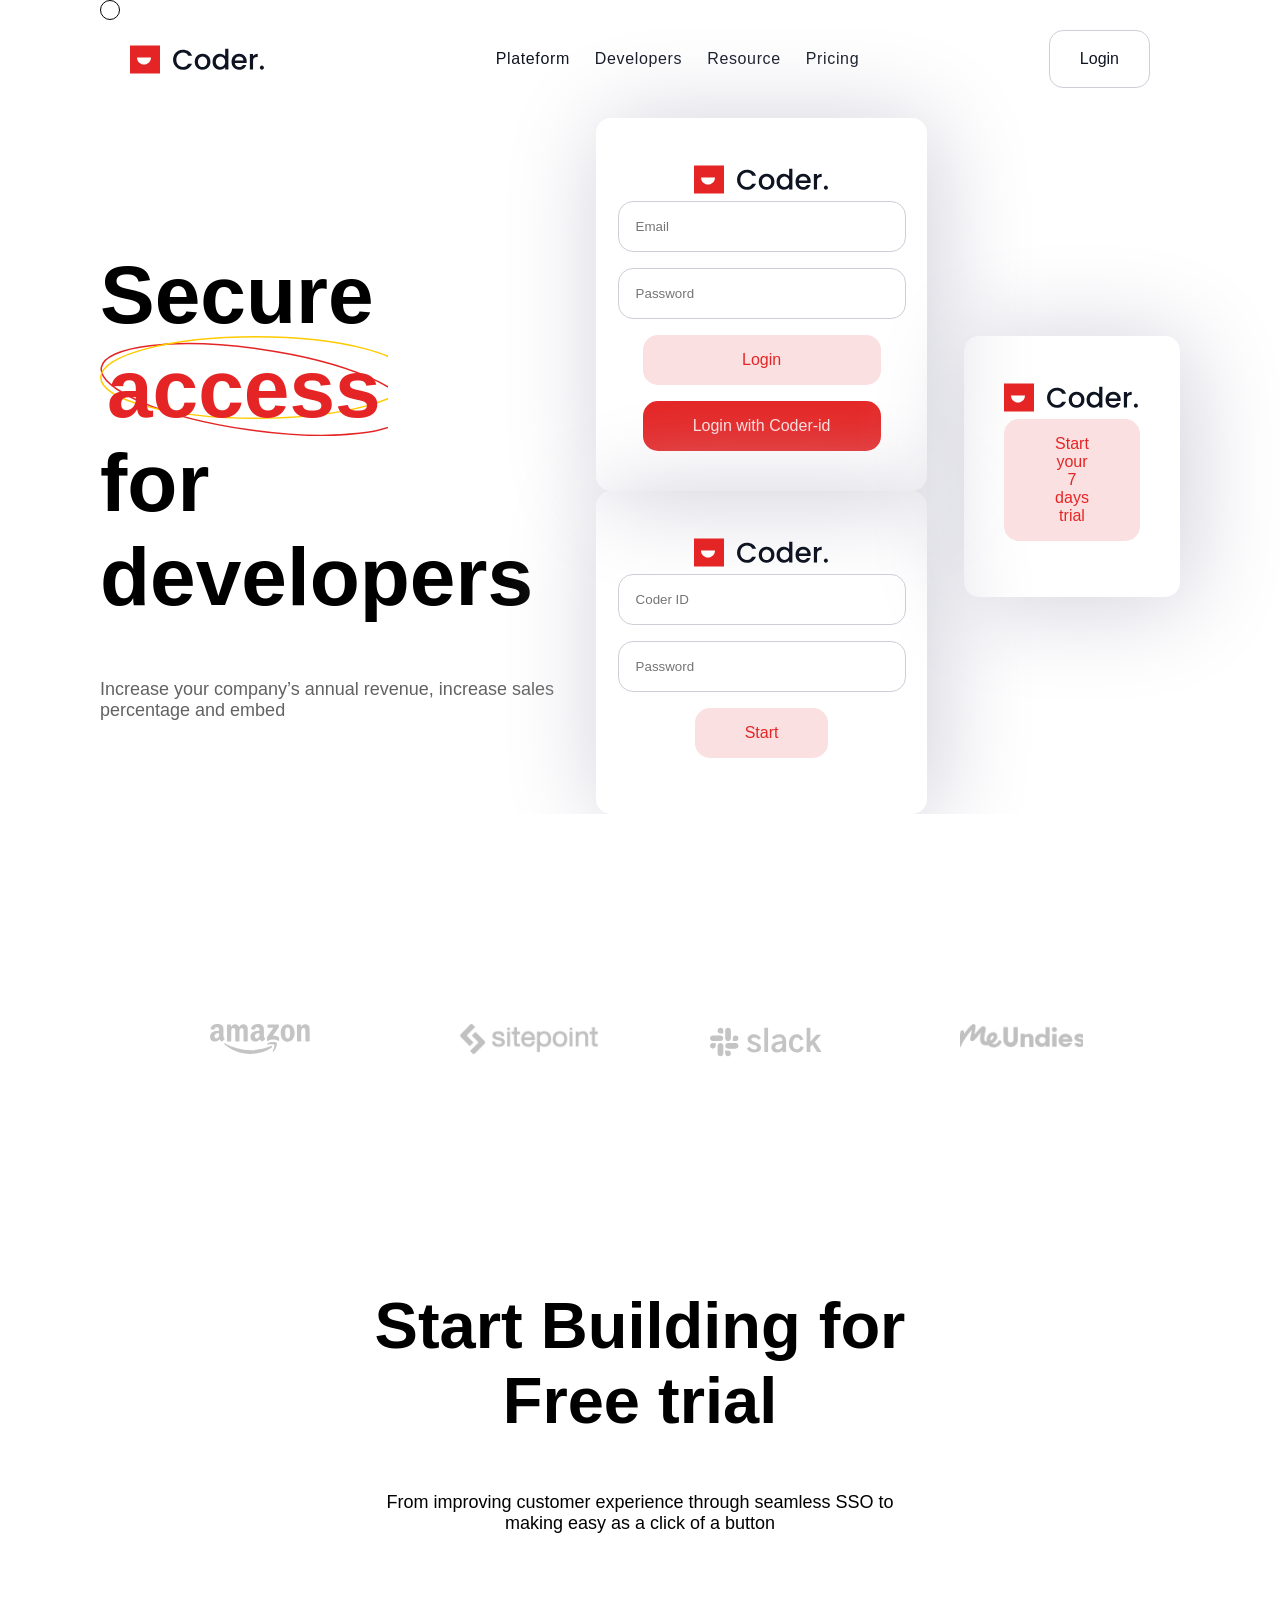
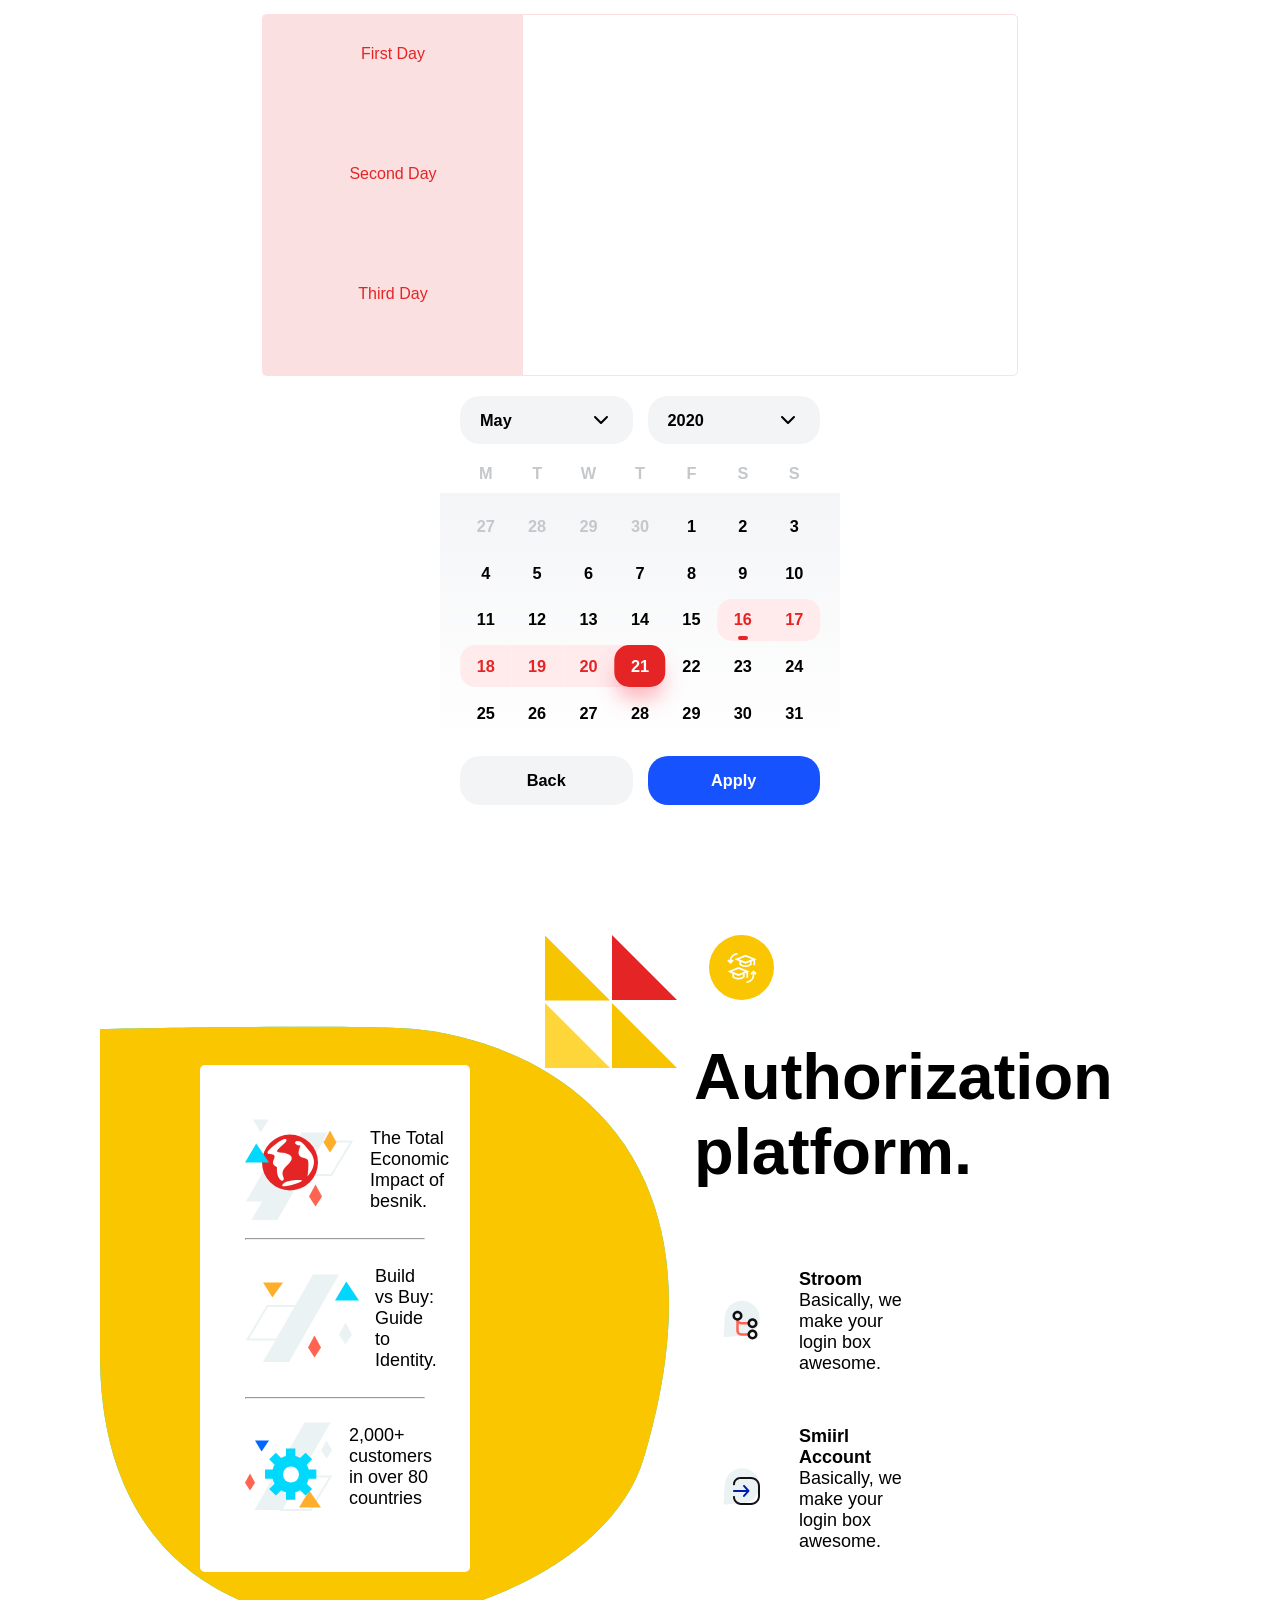
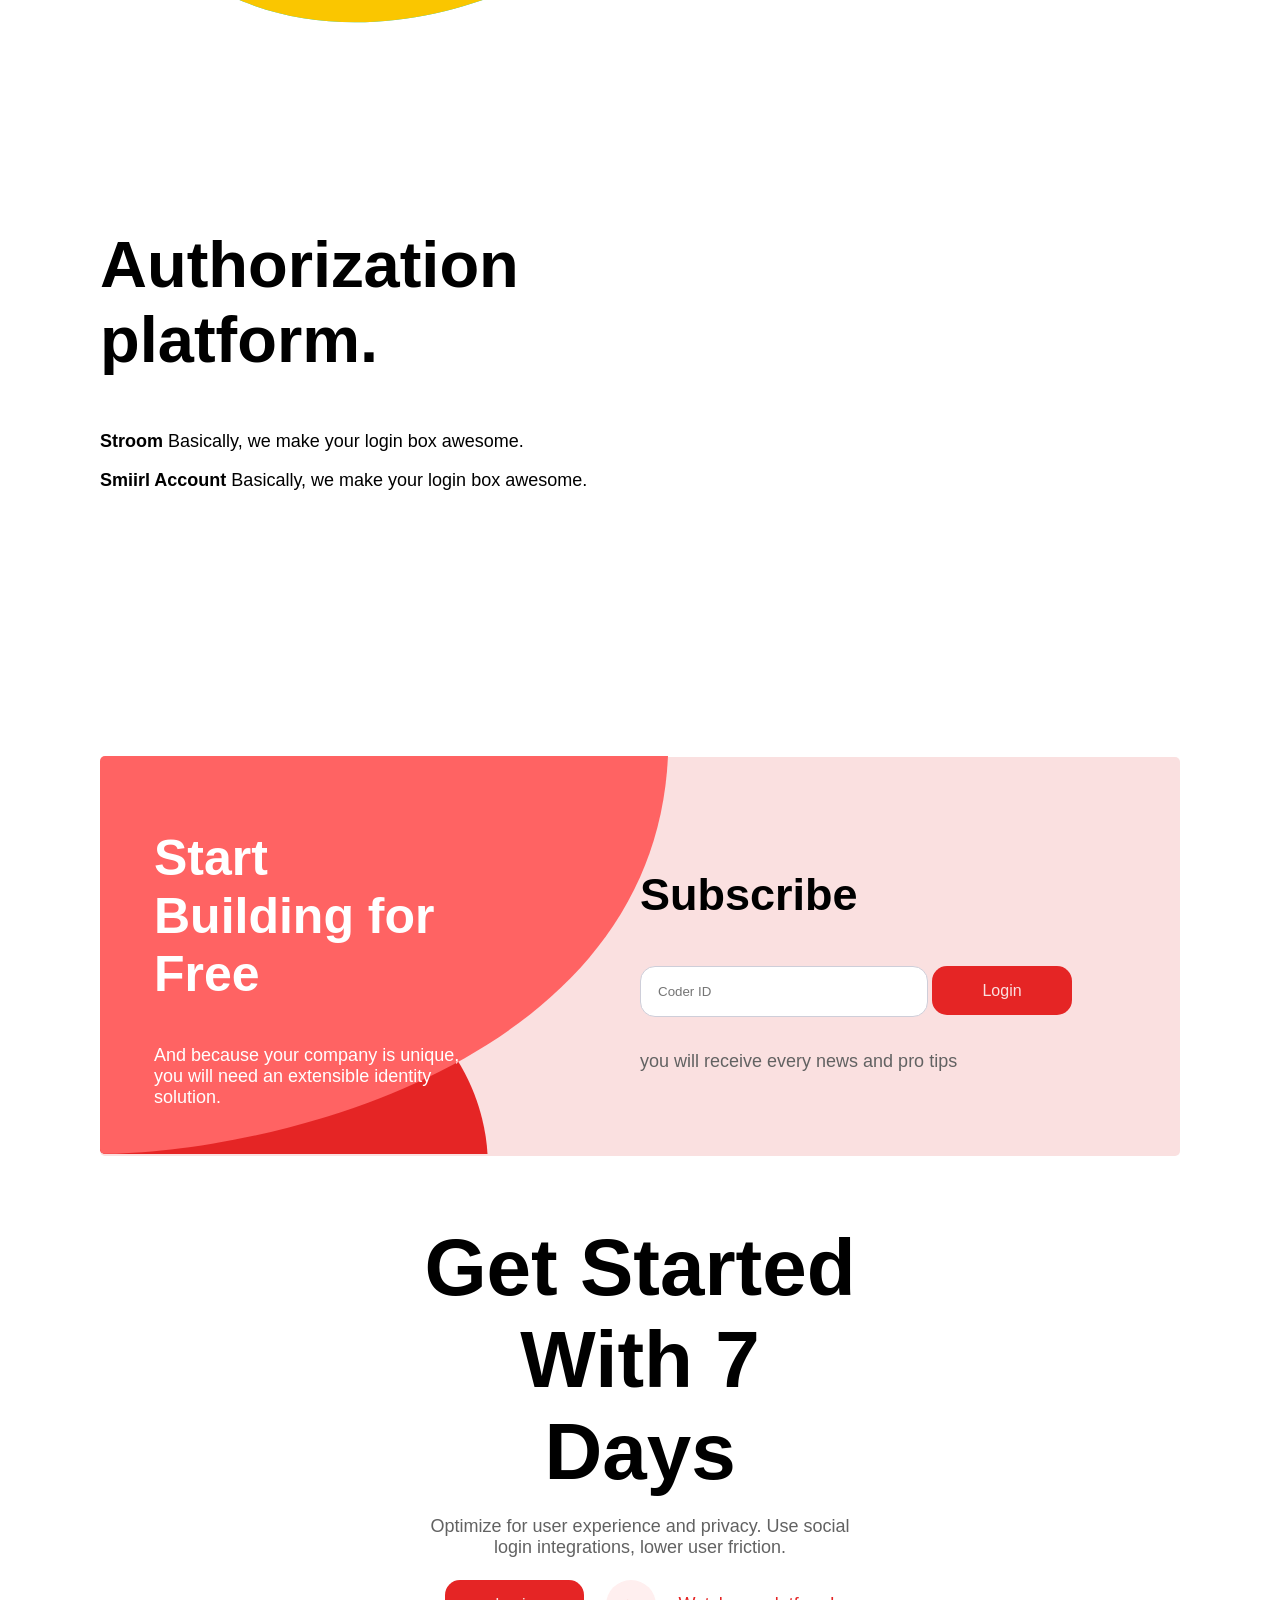
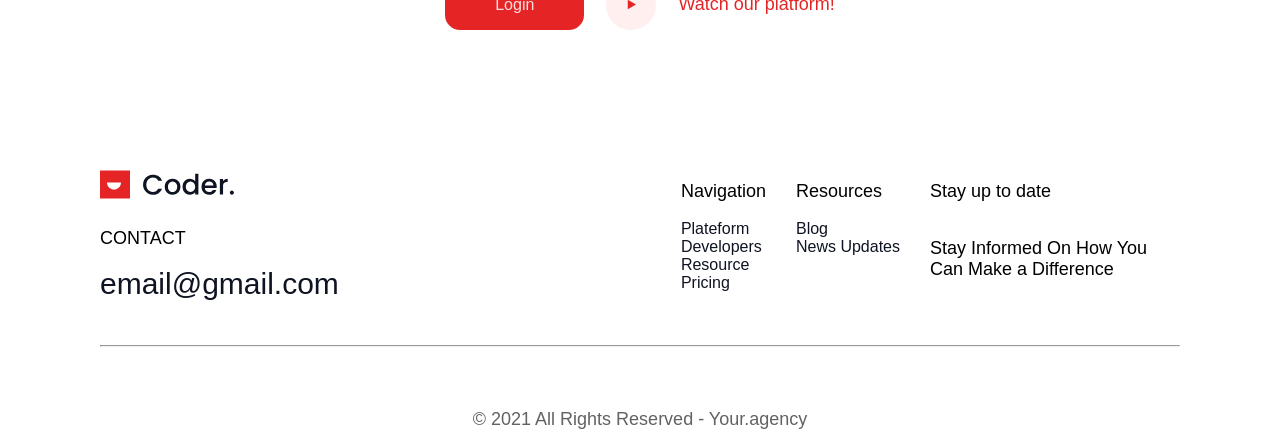
==== root/index.html @ 436e0bae "create root" ====
<!DOCTYPE html>
<html lang="en">
<head>
    <meta charset="UTF-8">
    <meta http-equiv="X-UA-Compatible" content="IE=edge">
    <meta name="viewport" content="width=device-width, initial-scale=1.0">
    <link rel="stylesheet" href="styles/framework.css">
    <link rel="stylesheet" href="styles/styles.css">
    <link rel="stylesheet" href="styles/variables.css">
    <title>Intégration</title>
    <script src="https://ajax.googleapis.com/ajax/libs/jquery/2.1.1/jquery.min.js"></script>
</head>
<body>
    <div id="circularcursor"></div>
    <nav>
        <input type="checkbox" id="nav" class="hidden"/>
        <label for="nav" class="nav-open"><i></i><i></i><i></i></label>
        <div class="nav-container flex flex--justify-between flex--align-center ">
            <img src="assets/Logo.svg" alt="">
          <ul>
            <li><a href="#">Plateform</a></li>
            <li><a href="#">Developers</a></li>
            <li><a href="#">Resource</a></li>
            <li><a href="#">Pricing</a></li>
          </ul>
          <a class="cta-nav" href="#">Login</a>
        </div>
      </nav>
    
      <header class="flex direction-row flex--align-center">
          <div>
              <h1 class="flex flex--align-center flex-wrap">
                  Secure 
                  <span class="ellipse-red">
                      <span class="ellipse-yellow" style="padding: 7px;">
                          access
                      </span>
                  </span>
                  for developers
              </h1>

              <p>
                Increase your company’s annual revenue, increase sales percentage and embed 
              </p>
          </div>

          <div class="flex direction-row flex--align-center cards">

            <div class="flex direction-columns">
                <div class="coder-connexion flex direction-columns flex--align-center">
                    <img src="assets/Logo.svg" alt="">
                    <div class="coder-input flex direction-columns">
                      <input type="text" class="form-control" name="Email" placeholder="Email" required=""/> 
                      <input type="password" class="form-control" name="Password" placeholder="Password" required=""/> 
                    </div>
                    <div class="coder-cta flex direction-columns text-align-center">
                        <a href="#">Login</a>
                        <a href="#">Login with Coder-id</a>
                    </div>
                </div>
    
                <div class="coder-connexion flex direction-columns flex--align-center">
                    <img src="assets/Logo.svg" alt="">
                    <div class="coder-input flex direction-columns">
                      <input type="text" class="form-control" name="Coder ID" placeholder="Coder ID" required=""/> 
                      <input type="password" class="form-control" name="Password" placeholder="Password" required=""/> 
                    </div>
                    <div class="coder-cta flex direction-columns text-align-center">
                        <a href="#">Start</a>
                    </div>
                </div>
            </div>

            <div class="coder-connexion flex direction-columns flex--align-center" style="height: 40%;">
                <img src="assets/Logo.svg" alt="">
                <div class="coder-cta flex direction-columns text-align-center">
                    <a href="#">Start your 7 days trial</a>
                </div>
            </div>
      

          </div>

      </header>
      
      <!-- Logos -->

      <section>

        <div class="logo-slider">
            <div class="logo-slide-track">
                <div class="slide">
                    <img src="/assets/Logo/amazon.svg" alt="" />
                </div>
                <div class="slide">
                    <img src="/assets/Logo/sitepoint.svg" alt="" />
                </div>
                <div class="slide">
                    <img src="/assets/Logo/slack.svg" alt="" />
                </div>
                <div class="slide">
                    <img src="/assets/Logo/undies.svg" alt="" />
                </div>
                <div class="slide">
                    <img src="/assets/Logo/woocomerce.svg" alt="" />
                </div><div class="slide">
                    <img src="/assets/Logo/amazon.svg" alt="" />
                </div>
                <div class="slide">
                    <img src="/assets/Logo/sitepoint.svg" alt="" />
                </div>
                <div class="slide">
                    <img src="/assets/Logo/slack.svg" alt="" />
                </div>
                <div class="slide">
                    <img src="/assets/Logo/undies.svg" alt="" />
                </div>
                <div class="slide">
                    <img src="/assets/Logo/woocomerce.svg" alt="" />
                </div><div class="slide">
                    <img src="/assets/Logo/amazon.svg" alt="" />
                </div>
                <div class="slide">
                    <img src="/assets/Logo/sitepoint.svg" alt="" />
                </div>
                <div class="slide">
                    <img src="/assets/Logo/slack.svg" alt="" />
                </div>
                <div class="slide">
                    <img src="/assets/Logo/undies.svg" alt="" />
                </div>
                <div class="slide">
                    <img src="/assets/Logo/woocomerce.svg" alt="" />
                </div><div class="slide">
                    <img src="/assets/Logo/amazon.svg" alt="" />
                </div>
                <div class="slide">
                    <img src="/assets/Logo/sitepoint.svg" alt="" />
                </div>
                <div class="slide">
                    <img src="/assets/Logo/slack.svg" alt="" />
                </div>
                <div class="slide">
                    <img src="/assets/Logo/undies.svg" alt="" />
                </div>
                <div class="slide">
                    <img src="/assets/Logo/woocomerce.svg" alt="" />
                </div><div class="slide">
                    <img src="/assets/Logo/amazon.svg" alt="" />
                </div>
                <div class="slide">
                    <img src="/assets/Logo/sitepoint.svg" alt="" />
                </div>
                <div class="slide">
                    <img src="/assets/Logo/slack.svg" alt="" />
                </div>
                <div class="slide">
                    <img src="/assets/Logo/undies.svg" alt="" />
                </div>
                <div class="slide">
                    <img src="/assets/Logo/woocomerce.svg" alt="" />
                </div>
            </div>
        </div>

      </section>


      <!-- Start bulding -->

      <section class="startBulding text-align-center">
          <h2>
            Start Building for
            Free trial
          </h2>
          <p>
            From improving customer experience through seamless SSO to making easy as a click of a button 
          </p>
      </section>

      <section class="horaires" style="position: relative;">
        <div class="section">
            <a class="text-align-center" href="#one">First Day</a>
          <div id="one">
            <div class="flex direction-row flex--align-center">
                <p>
              <strong>
                18 : 30 - 20 : 00
                  </strong>
                </p>
                <p style="color:#626262;">
                  Anonymous User
                </p>
              </div>
                <hr>
                <div  class="flex direction-row flex--align-center">
                <p>
              <strong>
                20 : 00 - 22 : 00
                  </strong>
                </p>
                <p style="color:#626262;">
                    Directory, SSO, Social Integrations
                </p>
              </div>
              <hr>
              <div  class="flex direction-row flex--align-center">
                <p>
              <strong>
                22 : 00 - 23 : 30
                  </strong>
                </p>
                <p style="color:#626262;">
                    Progressive Profiling
                </p>
              </div>
              <hr>
              <div  class="flex direction-row flex--align-center">
                <p>
              <strong>
                22 : 30 - 4 : 00
                  </strong>
                </p>
                <p style="color:#626262;">
                    Auth Factors, Step-up Auth
                </p>
              </div>
          </div>
        </div>
        
         <div class="section">
          <a class="text-align-center" href="#deux">Second Day</a>
          <div id="deux">
            <div class="flex direction-row flex--align-center">
                <p>
              <strong>
                18 : 30 - 20 : 00
                  </strong>
                </p>
                <p style="color:#626262;">
                  Auth Factors, Step-up Auth
                </p>
              </div>
                <hr>
                <div  class="flex direction-row flex--align-center">
                <p>
              <strong>
                20 : 00 - 22 : 00
                  </strong>
                </p>
                <p style="color:#626262;">
                    Progressive Profiling
                </p>
              </div>
              <hr>
              <div  class="flex direction-row flex--align-center">
                <p>
              <strong>
                22 : 00 - 23 : 30
                  </strong>
                </p>
                <p style="color:#626262;">
                    Anonymous User
                </p>
              </div>
              <hr>
              <div  class="flex direction-row flex--align-center">
                <p>
              <strong>
                22 : 30 - 4 : 00
                  </strong>
                </p>
                <p style="color:#626262;">
                    Directory, SSO, Social Integrations
                </p>
              </div>
          </div>
        </div>
        
         <div class="section">
          <a class="text-align-center" href="#trois">Third Day</a>
          <div id="trois">
            <div class="flex direction-row flex--align-center">
                <p>
              <strong>
                18 : 30 - 20 : 00
                  </strong>
                </p>
                <p style="color:#626262;">
                  Anonymous User
                </p>
              </div>
                <hr>
                <div  class="flex direction-row flex--align-center">
                <p>
              <strong>
                20 : 00 - 22 : 00
                  </strong>
                </p>
                <p style="color:#626262;">
                    Auth Factors, Step-up Auth
                </p>
              </div>
              <hr>
              <div  class="flex direction-row flex--align-center">
                <p>
              <strong>
                22 : 00 - 23 : 30
                  </strong>
                </p>
                <p style="color:#626262;">
                    Directory, SSO, Social Integrations
                </p>
              </div>
              <hr>
              <div  class="flex direction-row flex--align-center">
                <p>
              <strong>
                22 : 30 - 4 : 00
                  </strong>
                </p>
                <p style="color:#626262;">
                    Progressive Profiling
                </p>
              </div>
          </div>
        </div>

 </section>
        <!-- calendar -->

        <div class="calendar">
          <div class="calendar__opts">
            <select name="calendar__month" id="calendar__month">
              <option>Jan</option>
              <option>Feb</option>
              <option>Mar</option>
              <option>Apr</option>
              <option selected>May</option>
              <option>Jun</option>
              <option>Jul</option>
              <option>Aug</option>
              <option>Sep</option>
              <option>Oct</option>
              <option>Nov</option>
              <option>Dec</option>
            </select>
        
            <select name="calendar__year" id="calendar__year">
              <option>2017</option>
              <option>2018</option>
              <option>2019</option>
              <option selected>2020</option>
            </select>
          </div>
        
          <div class="calendar__body">
            <div class="calendar__days">
              <div>M</div>
              <div>T</div>
              <div>W</div>
              <div>T</div>
              <div>F</div>
              <div>S</div>
              <div>S</div>
            </div>
        
            <div class="calendar__dates">
              <div class="calendar__date calendar__date--grey"><span>27</span></div>
              <div class="calendar__date calendar__date--grey"><span>28</span></div>
              <div class="calendar__date calendar__date--grey"><span>29</span></div>
              <div class="calendar__date calendar__date--grey"><span>30</span></div>
              <div class="calendar__date"><span>1</span></div>
              <div class="calendar__date"><span>2</span></div>
              <div class="calendar__date"><span>3</span></div>
              <div class="calendar__date"><span>4</span></div>
              <div class="calendar__date"><span>5</span></div>
              <div class="calendar__date"><span>6</span></div>
              <div class="calendar__date"><span>7</span></div>
              <div class="calendar__date"><span>8</span></div>
              <div class="calendar__date"><span>9</span></div>
              <div class="calendar__date"><span>10</span></div>
              <div class="calendar__date"><span>11</span></div>
              <div class="calendar__date"><span>12</span></div>
              <div class="calendar__date"><span>13</span></div>
              <div class="calendar__date"><span>14</span></div>
              <div class="calendar__date"><span>15</span></div>
              <div class="calendar__date calendar__date--selected calendar__date--first-date calendar__date--range-start"><span>16</span></div>
              <div class="calendar__date calendar__date--selected calendar__date--last-date"><span>17</span></div>
              <div class="calendar__date calendar__date--selected calendar__date--first-date"><span>18</span></div>
              <div class="calendar__date calendar__date--selected"><span>19</span></div>
              <div class="calendar__date calendar__date--selected"><span>20</span></div>
              <div class="calendar__date calendar__date--selected calendar__date--last-date calendar__date--range-end"><span>21</span></div>
              <div class="calendar__date"><span>22</span></div>
              <div class="calendar__date"><span>23</span></div>
              <div class="calendar__date"><span>24</span></div>
              <div class="calendar__date"><span>25</span></div>
              <div class="calendar__date"><span>26</span></div>
              <div class="calendar__date"><span>27</span></div>
              <div class="calendar__date"><span>28</span></div>
              <div class="calendar__date"><span>29</span></div>
              <div class="calendar__date"><span>30</span></div>
              <div class="calendar__date"><span>31</span></div>
            </div>
          </div>
        
          <div class="calendar__buttons">
            <button class="calendar__button calendar__button--grey">Back</button>
        
            <button class="calendar__button calendar__button--primary">Apply</button>
          </div>
        </div>
        
     

      <!-- Authorization platform. -->

      <section class="Authorization">
          
            <div class="plateform">
                <div class="flex flex-direction-row">
                    <img src="assets/Icon-terre.svg" alt="">
                    <p>
                      The Total Economic Impact of besnik.
                    </p>
                </div>
                <hr style="color:#A6ABBD;">
                <div class="flex flex-direction-row">
                  <img src="assets/Icon-build.svg" alt="">
                  <p>
                      Build vs Buy: Guide to Identity.
                  </p>
              </div>
              <hr style="color:#A6ABBD;">
              <div class="flex flex-direction-row">
                  <img src="assets/Icon-customer.svg" alt="">
                  <p>
                      2,000+ customers in over 80 countries
                  </p>
              </div>
            </div>

            <div class="authorizationImgBack">
                <img src="/assets/bg-autho.svg" alt="">
            </div>

            <div class="authoLeft">
                <img src="/assets/Icon-switch.svg" alt="">
                <h2 style="margin-top: 0;">Authorization platform.</h2>
                <div class="flex flex-direction-row align-items-center">
                    <img src="/assets/Icon-stroom.svg" alt="">
                    <p>
                        <strong>Stroom</strong>
                        Basically, we make your login box awesome.
                    </p>
                </div>
                <div class="flex flex-direction-row align-items-center">
                    <img src="/assets/Icon-smiirl.svg" alt="">
                    <p>
                        <strong>Smiirl Account</strong>
                        Basically, we make your login box awesome.
                    </p>
                </div>
            </div>
      </section>


      <!-- video -->

      <section class="flex flex--align-center" style="margin-top: 230px;">

      <div style="width: 50%;">
        <h2 style="margin-top: 0;">Authorization platform.</h2>
        <p>
          <strong>Stroom</strong>
          Basically, we make your login box awesome.
      </p>
      <p>
        <strong>Smiirl Account</strong>
        Basically, we make your login box awesome.
    </p>
      </div>

      <div>
        <iframe width="560" height="315" src="https://www.youtube.com/embed/RYjfe8OSRFw?controls=0" title="YouTube video player" frameborder="0" allow="accelerometer; autoplay; clipboard-write; encrypted-media; gyroscope; picture-in-picture" allowfullscreen></iframe>
      </div>
      </section>


      <!-- Subscribe -->

      <section class="subscribe flex flex--align-center">
        <div class="subscrideLeft">
          <h2>
            Start Building for Free 
          </h2>
          <p>
            And because your company is unique, you will need an extensible identity solution.
          </p>
        </div>
        <div  class="subscrideRight">
          <h3>
            Subscribe
          </h3>
          <div>
            <input type="text" class="form-control" name="Coder ID" placeholder="Coder ID" required=""/> 
            <a class="cta" href="#">Login</a>
          <p>
            you will receive every news and pro tips
          </p>
          </div>
        </div>
        <div class="subscrideBack">
          <img src="/assets/bg-subscribe.svg" alt="">
        </div>
      </section>

      <!-- Footer -->

      <section class="Sevendays">
        <h2 style="width: 40%;
        margin-left: auto;
        margin-right: auto;">
          Get Started With 7 Days
        </h2>
        <p style="width: 40%;
        margin-left: auto;
        margin-right: auto;">
          Optimize for user experience and privacy. Use social login integrations, lower user friction.
        </p>

        <div class="flex flex--align-center text-justify-center">
          <a href="#">Login</a>
          <div class="flex flex--align-center">
            <img  style="margin:0 22px;" src="/assets/play.svg" alt="">
            <p style="color: #E52525;">
              Watch our platform!
            </p>
          </div>
        </div>
      </section>

      <footer class="flex direction-row flex--justify-between">
        <div>
          <div>
            <img src="/assets/Logo.svg" alt="">
          </div>
          <div>
            <p>CONTACT</p>
            <a style="font-size: 30px;" href="mailto:votreadresse@mail.fr">email@gmail.com</a>
          </div>
        </div>
        <div class="flex direction-row footerNavigation">
          <div class="flex direction-columns" style="margin-right: 30px;">
            <p>Navigation</p>
            <a href="#">Plateform</a>
            <a href="#">Developers</a>
            <a href="#">Resource</a>
            <a href="#">Pricing</a>
          </div>
          <div class="flex direction-columns" style="margin-right: 30px;">
            <p>Resources</p>
            <a href="#">Blog</a>
            <a href="#">News Updates</a>
          </div>
          <div class="flex direction-columns">
            <p>Stay up to date</p>
            <p style="width: 250px;">Stay Informed On How You Can Make a Difference</p>
          </div>
        </div>
      </footer>
      <br>
      <br>
      <hr style="color: #CECED9;">
      <br>
      <br>
      <div class="footerEnd">
        <p>
          © 2021 All Rights Reserved -  Your.agency
        </p>
      </div>

</body>

<script src="styles/main.js"></script>

</html>
---- root/styles/framework.css ----
* {
  -webkit-box-sizing: border-box;
          box-sizing: border-box;
}

.columns {
  overflow: hidden;
}
.columns > div {
  margin-right: -20px;
  display: -webkit-box;
  display: -ms-flexbox;
  display: flex;
  -ms-flex-wrap: wrap;
      flex-wrap: wrap;
}
.columns > div > * {
  margin-bottom: 20px;
  margin-right: 20px;
}
.columns > div .col-lg-1 {
  -ms-flex-preferred-size: calc(100% / 12 * 1 - 20px);
      flex-basis: calc(100% / 12 * 1 - 20px);
}
.columns > div .col-lg-2 {
  -ms-flex-preferred-size: calc(100% / 12 * 2 - 20px);
      flex-basis: calc(100% / 12 * 2 - 20px);
}
.columns > div .col-lg-3 {
  -ms-flex-preferred-size: calc(100% / 12 * 3 - 20px);
      flex-basis: calc(100% / 12 * 3 - 20px);
}
.columns > div .col-lg-4 {
  -ms-flex-preferred-size: calc(100% / 12 * 4 - 20px);
      flex-basis: calc(100% / 12 * 4 - 20px);
}
.columns > div .col-lg-5 {
  -ms-flex-preferred-size: calc(100% / 12 * 5 - 20px);
      flex-basis: calc(100% / 12 * 5 - 20px);
}
.columns > div .col-lg-6 {
  -ms-flex-preferred-size: calc(100% / 12 * 6 - 20px);
      flex-basis: calc(100% / 12 * 6 - 20px);
}
.columns > div .col-lg-7 {
  -ms-flex-preferred-size: calc(100% / 12 * 7 - 20px);
      flex-basis: calc(100% / 12 * 7 - 20px);
}
.columns > div .col-lg-8 {
  -ms-flex-preferred-size: calc(100% / 12 * 8 - 20px);
      flex-basis: calc(100% / 12 * 8 - 20px);
}
.columns > div .col-lg-9 {
  -ms-flex-preferred-size: calc(100% / 12 * 9 - 20px);
      flex-basis: calc(100% / 12 * 9 - 20px);
}
.columns > div .col-lg-10 {
  -ms-flex-preferred-size: calc(100% / 12 * 10 - 20px);
      flex-basis: calc(100% / 12 * 10 - 20px);
}
.columns > div .col-lg-11 {
  -ms-flex-preferred-size: calc(100% / 12 * 11 - 20px);
      flex-basis: calc(100% / 12 * 11 - 20px);
}
.columns > div .col-lg-12 {
  -ms-flex-preferred-size: calc(100% / 12 * 12 - 20px);
      flex-basis: calc(100% / 12 * 12 - 20px);
}

@media screen and (max-width: 880px) {
  .columns {
    overflow: hidden;
  }
  .columns > div .col-md-1 {
    -ms-flex-preferred-size: calc(100% / 12 * 1 - 20px);
        flex-basis: calc(100% / 12 * 1 - 20px);
  }
  .columns > div .col-md-2 {
    -ms-flex-preferred-size: calc(100% / 12 * 2 - 20px);
        flex-basis: calc(100% / 12 * 2 - 20px);
  }
  .columns > div .col-md-3 {
    -ms-flex-preferred-size: calc(100% / 12 * 3 - 20px);
        flex-basis: calc(100% / 12 * 3 - 20px);
  }
  .columns > div .col-md-4 {
    -ms-flex-preferred-size: calc(100% / 12 * 4 - 20px);
        flex-basis: calc(100% / 12 * 4 - 20px);
  }
  .columns > div .col-md-5 {
    -ms-flex-preferred-size: calc(100% / 12 * 5 - 20px);
        flex-basis: calc(100% / 12 * 5 - 20px);
  }
  .columns > div .col-md-6 {
    -ms-flex-preferred-size: calc(100% / 12 * 6 - 20px);
        flex-basis: calc(100% / 12 * 6 - 20px);
  }
  .columns > div .col-md-7 {
    -ms-flex-preferred-size: calc(100% / 12 * 7 - 20px);
        flex-basis: calc(100% / 12 * 7 - 20px);
  }
  .columns > div .col-md-8 {
    -ms-flex-preferred-size: calc(100% / 12 * 8 - 20px);
        flex-basis: calc(100% / 12 * 8 - 20px);
  }
  .columns > div .col-md-9 {
    -ms-flex-preferred-size: calc(100% / 12 * 9 - 20px);
        flex-basis: calc(100% / 12 * 9 - 20px);
  }
  .columns > div .col-md-10 {
    -ms-flex-preferred-size: calc(100% / 12 * 10 - 20px);
        flex-basis: calc(100% / 12 * 10 - 20px);
  }
  .columns > div .col-md-11 {
    -ms-flex-preferred-size: calc(100% / 12 * 11 - 20px);
        flex-basis: calc(100% / 12 * 11 - 20px);
  }
  .columns > div .col-md-12 {
    -ms-flex-preferred-size: calc(100% / 12 * 12 - 20px);
        flex-basis: calc(100% / 12 * 12 - 20px);
  }
}
@media screen and (max-width: 680px) {
  .columns {
    overflow: hidden;
  }
  .columns > div .col-sm-1 {
    -ms-flex-preferred-size: calc(100% / 12 * 1 - 20px);
        flex-basis: calc(100% / 12 * 1 - 20px);
  }
  .columns > div .col-sm-2 {
    -ms-flex-preferred-size: calc(100% / 12 * 2 - 20px);
        flex-basis: calc(100% / 12 * 2 - 20px);
  }
  .columns > div .col-sm-3 {
    -ms-flex-preferred-size: calc(100% / 12 * 3 - 20px);
        flex-basis: calc(100% / 12 * 3 - 20px);
  }
  .columns > div .col-sm-4 {
    -ms-flex-preferred-size: calc(100% / 12 * 4 - 20px);
        flex-basis: calc(100% / 12 * 4 - 20px);
  }
  .columns > div .col-sm-5 {
    -ms-flex-preferred-size: calc(100% / 12 * 5 - 20px);
        flex-basis: calc(100% / 12 * 5 - 20px);
  }
  .columns > div .col-sm-6 {
    -ms-flex-preferred-size: calc(100% / 12 * 6 - 20px);
        flex-basis: calc(100% / 12 * 6 - 20px);
  }
  .columns > div .col-sm-7 {
    -ms-flex-preferred-size: calc(100% / 12 * 7 - 20px);
        flex-basis: calc(100% / 12 * 7 - 20px);
  }
  .columns > div .col-sm-8 {
    -ms-flex-preferred-size: calc(100% / 12 * 8 - 20px);
        flex-basis: calc(100% / 12 * 8 - 20px);
  }
  .columns > div .col-sm-9 {
    -ms-flex-preferred-size: calc(100% / 12 * 9 - 20px);
        flex-basis: calc(100% / 12 * 9 - 20px);
  }
  .columns > div .col-sm-10 {
    -ms-flex-preferred-size: calc(100% / 12 * 10 - 20px);
        flex-basis: calc(100% / 12 * 10 - 20px);
  }
  .columns > div .col-sm-11 {
    -ms-flex-preferred-size: calc(100% / 12 * 11 - 20px);
        flex-basis: calc(100% / 12 * 11 - 20px);
  }
  .columns > div .col-sm-12 {
    -ms-flex-preferred-size: calc(100% / 12 * 12 - 20px);
        flex-basis: calc(100% / 12 * 12 - 20px);
  }
}
.flex {
  display: -webkit-box;
  display: -ms-flexbox;
  display: flex;
}

.align-right {
  -webkit-box-pack: end;
      -ms-flex-pack: end;
          justify-content: end;
}

.align-start {
  -ms-flex-line-pack: start;
      align-content: flex-start;
}

.align-end {
  -ms-flex-line-pack: end;
      align-content: flex-end;
}

.align-stretch {
  -ms-flex-line-pack: stretch;
      align-content: stretch;
}

.align-between {
  -ms-flex-line-pack: justify;
      align-content: space-between;
}

.align-around {
  -ms-flex-line-pack: distribute;
      align-content: space-around;
}

.align-left {
  -webkit-box-pack: start;
      -ms-flex-pack: start;
          justify-content: start;
}

.align-center {
  -ms-flex-line-pack: center;
      align-content: center;
}

.direction-row {
  -webkit-box-orient: horizontal;
  -webkit-box-direction: normal;
      -ms-flex-direction: row;
          flex-direction: row;
}

.direction-row-revers {
  -webkit-box-orient: horizontal;
  -webkit-box-direction: reverse;
      -ms-flex-direction: row-reverse;
          flex-direction: row-reverse;
}

.direction-columns {
  -webkit-box-orient: vertical;
  -webkit-box-direction: normal;
      -ms-flex-direction: column;
          flex-direction: column;
}

.direction-columns-reverse {
  -webkit-box-orient: vertical;
  -webkit-box-direction: reverse;
      -ms-flex-direction: column-reverse;
          flex-direction: column-reverse;
}

.flex-wrap {
  -ms-flex-wrap: wrap;
      flex-wrap: wrap;
}

.flex-nowrap {
  -ms-flex-wrap: nowrap;
      flex-wrap: nowrap;
}

.flex--justify-start {
  -webkit-box-pack: start;
      -ms-flex-pack: start;
          justify-content: flex-start;
}

.flex--justify-end {
  -webkit-box-pack: end;
      -ms-flex-pack: end;
          justify-content: flex-end;
}

.flex--justify-center {
  -webkit-box-pack: center;
      -ms-flex-pack: center;
          justify-content: center;
}

.flex--justify-between {
  -webkit-box-pack: justify;
      -ms-flex-pack: justify;
          justify-content: space-between;
}

.flex--justify-around {
  -ms-flex-pack: distribute;
      justify-content: space-around;
}

.flex--justify-evenly {
  -webkit-box-pack: space-evenly;
      -ms-flex-pack: space-evenly;
          justify-content: space-evenly;
}

.flex--align-start {
  -webkit-box-align: start;
      -ms-flex-align: start;
          align-items: flex-start;
}

.flex--align-end {
  -webkit-box-align: end;
      -ms-flex-align: end;
          align-items: flex-end;
}

.flex--align-center {
  -webkit-box-align: center;
      -ms-flex-align: center;
          align-items: center;
}

.flex--align-baseline {
  -webkit-box-align: baseline;
      -ms-flex-align: baseline;
          align-items: baseline;
}

.flex--align-stretch {
  -webkit-box-align: stretch;
      -ms-flex-align: stretch;
          align-items: stretch;
}

.background-color-primary {
  background-color: #ECEDF1;
}

.background-color-secondary {
  background-color: #000000;
}

.text-color-primary {
  color: #ECEDF1;
}

.text-color-secondary {
  color: #000000;
}

.decoration-none {
  text-decoration: none;
}

a:hover {
  text-decoration: none;
  color: pink;
}

a:visited {
  color: #000000;
  text-decoration: none;
}

.text-underline {
  text-decoration: underline;
}

.text-strong {
  font-weight: bold;
}

.text-quote {
  quotes: initial;
}

.text-italic {
  font-style: italic;
}

.text-oblique {
  font-style: oblique;
}

.text-uppercase {
  text-transform: uppercase;
}

.text-align-left {
  text-align: left;
}

.text-align-center {
  text-align: center;
}

.text-align-right {
  text-align: right;
}

.text-truncate {
  text-overflow: ellipsis;
}

.text-justify-center {
  -webkit-box-pack: center;
      -ms-flex-pack: center;
          justify-content: center;
}

.text-justify-right {
  -webkit-box-pack: right;
      -ms-flex-pack: right;
          justify-content: right;
}

.text-justify-left {
  -webkit-box-pack: left;
      -ms-flex-pack: left;
          justify-content: left;
}

.m-t-5 {
  margin-top: 5px;
}

.p-t-5 {
  padding-top: 5px;
}

.m-b-5 {
  margin-bottom: 5px;
}

.p-b-5 {
  padding-bottom: 5px;
}

.m-l-5 {
  margin-left: 5px;
}

.p-l-5 {
  padding-left: 5px;
}

.m-r-5 {
  margin-right: 5px;
}

.p-r-5 {
  padding-right: 5px;
}

.m-t-10 {
  margin-top: 10px;
}

.p-t-10 {
  padding-top: 10px;
}

.m-b-10 {
  margin-bottom: 10px;
}

.p-b-10 {
  padding-bottom: 10px;
}

.m-l-10 {
  margin-left: 10px;
}

.p-l-10 {
  padding-left: 10px;
}

.m-r-10 {
  margin-right: 10px;
}

.p-r-10 {
  padding-right: 10px;
}

.m-t-15 {
  margin-top: 15px;
}

.p-t-15 {
  padding-top: 15px;
}

.m-b-15 {
  margin-bottom: 15px;
}

.p-b-15 {
  padding-bottom: 15px;
}

.m-l-15 {
  margin-left: 15px;
}

.p-l-15 {
  padding-left: 15px;
}

.m-r-15 {
  margin-right: 15px;
}

.p-r-15 {
  padding-right: 15px;
}

.m-t-20 {
  margin-top: 20px;
}

.p-t-20 {
  padding-top: 20px;
}

.m-b-20 {
  margin-bottom: 20px;
}

.p-b-20 {
  padding-bottom: 20px;
}

.m-l-20 {
  margin-left: 20px;
}

.p-l-20 {
  padding-left: 20px;
}

.m-r-20 {
  margin-right: 20px;
}

.p-r-20 {
  padding-right: 20px;
}

.m-t-25 {
  margin-top: 25px;
}

.p-t-25 {
  padding-top: 25px;
}

.m-b-25 {
  margin-bottom: 25px;
}

.p-b-25 {
  padding-bottom: 25px;
}

.m-l-25 {
  margin-left: 25px;
}

.p-l-25 {
  padding-left: 25px;
}

.m-r-25 {
  margin-right: 25px;
}

.p-r-25 {
  padding-right: 25px;
}

.m-t-30 {
  margin-top: 30px;
}

.p-t-30 {
  padding-top: 30px;
}

.m-b-30 {
  margin-bottom: 30px;
}

.p-b-30 {
  padding-bottom: 30px;
}

.m-l-30 {
  margin-left: 30px;
}

.p-l-30 {
  padding-left: 30px;
}

.m-r-30 {
  margin-right: 30px;
}

.p-r-30 {
  padding-right: 30px;
}

.m-t-35 {
  margin-top: 35px;
}

.p-t-35 {
  padding-top: 35px;
}

.m-b-35 {
  margin-bottom: 35px;
}

.p-b-35 {
  padding-bottom: 35px;
}

.m-l-35 {
  margin-left: 35px;
}

.p-l-35 {
  padding-left: 35px;
}

.m-r-35 {
  margin-right: 35px;
}

.p-r-35 {
  padding-right: 35px;
}

.m-t-40 {
  margin-top: 40px;
}

.p-t-40 {
  padding-top: 40px;
}

.m-b-40 {
  margin-bottom: 40px;
}

.p-b-40 {
  padding-bottom: 40px;
}

.m-l-40 {
  margin-left: 40px;
}

.p-l-40 {
  padding-left: 40px;
}

.m-r-40 {
  margin-right: 40px;
}

.p-r-40 {
  padding-right: 40px;
}

.m-t-55 {
  margin-top: 55px;
}

.p-t-55 {
  padding-top: 55px;
}

.m-b-55 {
  margin-bottom: 55px;
}

.p-b-55 {
  padding-bottom: 55px;
}

.m-l-55 {
  margin-left: 55px;
}

.p-l-55 {
  padding-left: 55px;
}

.m-r-55 {
  margin-right: 55px;
}

.p-r-55 {
  padding-right: 55px;
}

.background-fixed {
  background-image: url(../glace/glace.jpg);
  background-attachment: fixed;
}

.shadow-double {
  -webkit-box-shadow: 10px 10px 20px #A6ABBD, -10px -10px 20px #8D95B2;
          box-shadow: 10px 10px 20px #A6ABBD, -10px -10px 20px #8D95B2;
}

.shadow {
  -webkit-box-shadow: 5px 10px 40px #8D95B2;
          box-shadow: 5px 10px 40px #8D95B2;
}

.shadow-interieure {
  -webkit-box-shadow: inset 5em 1em 30px #A6ABBD;
          box-shadow: inset 5em 1em 30px #A6ABBD;
}

.button-color {
  color: white !important;
  background-color: #000000;
}

.button-color-none {
  color: #000000 !important;
  background-color: white;
}

.button-border {
  border: 1px solid black;
}

.button-radius {
  border-radius: 5px;
}

.button-color:hover {
  background-color: white;
  color: #000000 !important;
}
---- root/styles/styles.css ----
h2 {
  font-size: 65px;
}

p {
  font-size: 18px;
}

html {
  cursor: none !important;
}

#circularcursor {
  background-color: transparent;
  border: 1px solid black;
  height: 20px;
  width: 20px;
  border-radius: 50%;
  -moz-border-radius: 50%;
  -webkit-border-radius: 50%;
  position: absolute;
  z-index: 1;
}

body {
  font-family: "Inter", sans-serif;
  margin: 0 100px;
}

* {
  -webkit-box-sizing: border-box;
          box-sizing: border-box;
}

nav {
  padding: 30px;
  font-weight: 200;
}

nav ul li {
  display: inline-block;
  float: left;
}

nav ul li:not(:first-child) {
  margin-left: 25px;
}

nav ul li a {
  display: inline-block;
  outline: none;
  color: #0F1422;
  font-size: 16px;
  text-decoration: none;
  letter-spacing: 0.04em;
}

nav ul li a:hover {
  color: #0F1422;
  text-decoration: none;
}

.cta-nav {
  padding: 19px 30px;
  border: 1px solid #CECED9;
  border-radius: 14px;
  color: #0F1422;
  text-decoration: none;
}

.cta-nav:hover {
  color: #0F1422;
}

@media screen and (max-width: 560px) {
  .nav-container {
    position: fixed;
    top: 0;
    left: 0;
    height: 100%;
    width: 100%;
    z-index: -1;
    background: #1f2227;
    opacity: 0;
    -webkit-transition: all 0.2s ease;
    transition: all 0.2s ease;
  }

  .nav-container ul {
    position: absolute;
    top: 50%;
    -webkit-transform: translateY(-50%);
            transform: translateY(-50%);
    width: 100%;
  }

  .nav-container ul li {
    display: block;
    float: none;
    width: 100%;
    text-align: right;
    margin-bottom: 10px;
  }

  .nav-container ul li:nth-child(1) a {
    -webkit-transition-delay: 0.2s;
            transition-delay: 0.2s;
  }

  .nav-container ul li:nth-child(2) a {
    -webkit-transition-delay: 0.3s;
            transition-delay: 0.3s;
  }

  .nav-container ul li:nth-child(3) a {
    -webkit-transition-delay: 0.4s;
            transition-delay: 0.4s;
  }

  .nav-container ul li:nth-child(4) a {
    -webkit-transition-delay: 0.5s;
            transition-delay: 0.5s;
  }

  .nav-container ul li:not(:first-child) {
    margin-left: 0;
  }

  .nav-container ul li a {
    padding: 10px 25px;
    opacity: 0;
    color: #fff;
    font-size: 24px;
    font-weight: 600;
    -webkit-transform: translateY(-20px);
            transform: translateY(-20px);
    -webkit-transition: all 0.2s ease;
    transition: all 0.2s ease;
  }

  .nav-open {
    position: fixed;
    right: 10px;
    top: 10px;
    display: block;
    width: 48px;
    height: 48px;
    cursor: pointer;
    z-index: 9999;
    border-radius: 50%;
  }

  .nav-open i {
    display: block;
    width: 20px;
    height: 2px;
    background: #1f2227;
    border-radius: 2px;
    margin-left: 14px;
  }

  .nav-open i:nth-child(1) {
    margin-top: 16px;
  }

  .nav-open i:nth-child(2) {
    margin-top: 4px;
    opacity: 1;
  }

  .nav-open i:nth-child(3) {
    margin-top: 4px;
  }
}
#nav:checked + .nav-open {
  -webkit-transform: rotate(45deg);
          transform: rotate(45deg);
}

#nav:checked + .nav-open i {
  background: #fff;
  -webkit-transition: -webkit-transform 0.2s ease;
  transition: -webkit-transform 0.2s ease;
  transition: transform 0.2s ease;
  transition: transform 0.2s ease, -webkit-transform 0.2s ease;
}

#nav:checked + .nav-open i:nth-child(1) {
  -webkit-transform: translateY(6px) rotate(180deg);
          transform: translateY(6px) rotate(180deg);
}

#nav:checked + .nav-open i:nth-child(2) {
  opacity: 0;
}

#nav:checked + .nav-open i:nth-child(3) {
  -webkit-transform: translateY(-6px) rotate(90deg);
          transform: translateY(-6px) rotate(90deg);
}

#nav:checked ~ .nav-container {
  z-index: 9990;
  opacity: 1;
}

#nav:checked ~ .nav-container ul li a {
  opacity: 1;
  -webkit-transform: translateY(0);
          transform: translateY(0);
}

.hidden {
  display: none;
}

header h1 {
  font-size: 82px;
  font-weight: bold;
}
header p {
  font-size: 18px;
  color: #626262;
}
header .ellipse-red {
  background-image: url(../assets/ellipse-red.svg);
  background-repeat: no-repeat;
}
header .ellipse-yellow {
  background-image: url(../assets/ellipse-yellow.svg);
  background-repeat: no-repeat;
  color: #E52525;
}

.coder-connexion {
  width: 90%;
  padding: 40px;
  border-radius: 15px;
  -webkit-box-shadow: 7px 6px 100px #CECED9;
          box-shadow: 7px 6px 100px #CECED9;
}
.coder-connexion .coder-input input {
  padding: 17px 100px 17px 17px;
  border-radius: 15px;
  color: #CECED9;
  border: 1px solid #CECED9;
  margin-bottom: 16px;
}
.coder-connexion .coder-cta a {
  border-radius: 15px;
  padding: 16px 50px;
  text-decoration: none;
}
.coder-connexion .coder-cta :nth-child(1) {
  background-color: #FAE0E0;
  color: #E52525;
  margin-bottom: 16px;
}
.coder-connexion .coder-cta :nth-child(2) {
  background-color: #E52525;
  color: #FAE0E0;
}

/* Logo Slider */
.logo-slider {
  background: white;
  -webkit-box-shadow: 0 0px 0px 0px rgba(0, 0, 0, 0.125);
  box-shadow: 0 0px 0px 0px rgba(0, 0, 0, 0.125);
  margin: auto;
  overflow: hidden;
  position: relative;
  width: 100%;
  padding: 100px 0;
}

.logo-slider::before, .logo-slider::after {
  background: -webkit-gradient(linear, left top, right top, from(white), to(rgba(255, 255, 255, 0)));
  background: linear-gradient(to right, white 0%, rgba(255, 255, 255, 0) 100%);
  content: "";
  height: 175px;
  position: absolute;
  width: 200px;
  z-index: 2;
}

.logo-slider::after {
  right: 0;
  top: 0;
  -webkit-transform: rotateZ(180deg);
  transform: rotateZ(180deg);
}

.logo-slider::before {
  left: 0;
  top: 0;
}

.logo-slider .logo-slide-track {
  -webkit-animation: logo-scroll 60s linear infinite;
  animation: logo-scroll 60s linear infinite;
  display: -webkit-box;
  display: -ms-flexbox;
  display: flex;
  width: calc(250px * 14);
  -webkit-animation-duration: 30s;
          animation-duration: 30s;
  -webkit-animation-iteration-count: infinite;
          animation-iteration-count: infinite;
}

.logo-slider .slide {
  height: 150px;
  width: 250px;
  padding: 110px;
}

@-webkit-keyframes logo-scroll {
  0% {
    -webkit-transform: translateX(0);
    transform: translateX(0);
  }
  100% {
    -webkit-transform: translateX(calc(-250px * 7));
    transform: translateX(calc(-250px * 7));
  }
}
@keyframes logo-scroll {
  0% {
    -webkit-transform: translateX(0);
    transform: translateX(0);
  }
  100% {
    -webkit-transform: translateX(calc(-250px * 7));
    transform: translateX(calc(-250px * 7));
  }
}
.startBulding {
  width: 50%;
  margin-left: auto;
  margin-right: auto;
  margin-bottom: 80px;
}

.horaires {
  border: 1px solid #FAE0E0;
  border-radius: 5px;
  width: 70%;
  margin-left: auto;
  margin-right: auto;
}

.section {
  display: -webkit-box;
  display: -ms-flexbox;
  display: flex;
  -webkit-box-orient: horizontal;
  -webkit-box-direction: normal;
      -ms-flex-direction: row;
          flex-direction: row;
  -webkit-box-align: center;
      -ms-flex-align: center;
          align-items: center;
}
.section a {
  background-color: #FAE0E0;
  color: #E52525;
  padding: 30px;
  width: 260px;
  text-decoration: none;
  height: 120px;
}
.section #one {
  position: absolute;
  top: 10%;
  left: 35%;
  opacity: 0;
  background-color: white;
}
.section #deux {
  position: absolute;
  top: 10%;
  left: 35%;
  opacity: 0;
  background-color: white;
}
.section #trois {
  position: absolute;
  top: 10%;
  left: 35%;
  opacity: 0;
  background-color: white;
}
.section strong {
  margin-right: 80px;
}
.section hr {
  color: #F3F3F3;
}

#one {
  opacity: 1;
}

#one:target {
  opacity: 1;
}

#deux:target {
  opacity: 1;
}

#trois:target {
  opacity: 1;
}

a:focus {
  background-color: #E52525;
  color: #FAE0E0;
}

.Authorization {
  position: relative;
  margin-top: 110px;
}
.Authorization .authoLeft {
  position: relative;
  margin-left: 55%;
  text-align: left;
}
.Authorization .authoLeft div {
  width: 50%;
  padding: 8px 16px;
}
.Authorization .authoLeft div img {
  margin-right: 32px;
}
.Authorization .authoLeft div:hover {
  -webkit-box-shadow: 7px 6px 100px #CECED9;
          box-shadow: 7px 6px 100px #CECED9;
  border-radius: 5px;
}

.plateform {
  background-color: white;
  border-radius: 5px;
  width: 25%;
  position: absolute;
  top: 130px;
  left: 100px;
  padding: 45px;
}
.plateform div img {
  margin-right: 16px;
}

.authorizationImgBack {
  position: absolute;
  top: 0;
  z-index: -999;
}

.subscribe {
  background-color: #FAE0E0;
  border-radius: 5px;
  position: relative;
  height: 399px;
  margin-top: 230px;
}
.subscribe .subscrideLeft {
  z-index: 999;
  width: 30%;
  margin-left: 5%;
}
.subscribe .subscrideLeft h2 {
  color: white;
  font-size: 50px;
}
.subscribe .subscrideLeft p {
  color: white;
}
.subscribe .subscrideRight {
  margin-left: 15%;
}
.subscribe .subscrideRight h3 {
  font-size: 45px;
}
.subscribe .subscrideRight p {
  color: #626262;
}
.subscribe .subscrideBack {
  position: absolute;
  z-index: 1;
}
.subscribe .subscrideBack img {
  border-radius: 5px 0 0 5px;
}
.subscribe .cta {
  color: #FAE0E0;
  background-color: #E52525;
  border-radius: 15px;
  padding: 16px 50px;
  text-decoration: none;
}
.subscribe input {
  padding: 17px 100px 17px 17px;
  border-radius: 15px;
  color: #CECED9;
  border: 1px solid #CECED9;
  margin-bottom: 16px;
}

.Sevendays {
  text-align: center;
}
.Sevendays h2 {
  font-size: 80px;
  margin-bottom: 0;
}
.Sevendays p {
  font-size: 18px;
  color: #626262;
}
.Sevendays a {
  color: #FAE0E0;
  background-color: #E52525;
  border-radius: 15px;
  padding: 16px 50px;
  text-decoration: none;
}

footer {
  margin-top: 130px;
}
footer a {
  text-decoration: none;
  color: #0F1422;
}

.footerEnd {
  color: #626262;
  font-size: 14px;
}
.footerEnd p {
  text-align: center;
}

@media screen and (max-width: 640px) {
  body {
    margin: 0 10px;
  }

  header {
    -ms-flex-wrap: wrap;
        flex-wrap: wrap;
  }
  header .cards {
    -ms-flex-wrap: wrap;
        flex-wrap: wrap;
    -webkit-box-pack: center;
        -ms-flex-pack: center;
            justify-content: center;
  }
  header .coder-connexion {
    -webkit-box-shadow: none;
            box-shadow: none;
  }

  .startBulding {
    width: 100%;
  }

  .section #one {
    top: 100%;
    left: 0%;
  }

  .section #deux {
    top: 100%;
    left: 0%;
  }

  .section #trois {
    top: 100%;
    left: 0%;
  }

  .horaires {
    width: 90%;
    border: 0;
  }

  .Authorization {
    margin-top: 360px;
  }

  .Authorization .authoLeft {
    margin-left: 0;
    top: 520px;
  }

  .plateform {
    width: 75%;
    left: 0px;
    top: 100px;
  }

  .authorizationImgBack img {
    width: 100%;
  }

  .subscribe {
    margin-top: 570px;
    height: 729px;
    -ms-flex-wrap: wrap;
        flex-wrap: wrap;
  }

  .subscrideBack {
    top: 0;
  }
  .subscrideBack img {
    width: 100%;
  }

  .subscribe .subscrideLeft {
    width: 90%;
  }
  .subscribe .subscrideLeft p {
    color: black;
  }

  .Sevendays h2 {
    width: 100% !important;
    font-size: 70px;
  }
  .Sevendays p {
    width: 100% !important;
  }

  footer {
    -ms-flex-wrap: wrap;
        flex-wrap: wrap;
  }
  footer .footerNavigation {
    -ms-flex-wrap: wrap;
        flex-wrap: wrap;
  }

  .nav-container img {
    display: none;
  }
  .nav-container .cta-nav {
    display: none;
  }

  header .ellipse-red {
    background-image: none;
  }

  header .ellipse-yellow {
    background-image: none;
  }

  header h1 {
    font-size: 75px;
  }
}
.calendar {
  margin-left: auto;
  margin-right: auto;
  --side-padding: 20px;
  --border-radius: 34px;
  --accent-br: 15px;
  width: 400px;
}
.calendar select {
  background-color: #f3f4f6;
  padding: 15px 20px;
}
.calendar__opts, .calendar__buttons {
  background-color: #fff;
  display: -ms-grid;
  display: grid;
  -ms-grid-columns: 1fr 15px 1fr;
  grid-template-columns: 1fr 1fr;
  -webkit-column-gap: 15px;
     -moz-column-gap: 15px;
          column-gap: 15px;
}
.calendar__opts {
  border-top-left-radius: var(--border-radius);
  border-top-right-radius: var(--border-radius);
  padding: 20px var(--side-padding);
}
.calendar__body {
  background-image: -webkit-gradient(linear, left top, left bottom, from(#f3f4f6), to(#fff));
  background-image: linear-gradient(to bottom, #f3f4f6, #fff);
}
.calendar__days {
  background-color: #fff;
  padding: 0 var(--side-padding) 10px;
  display: -ms-grid;
  display: grid;
  -ms-grid-columns: (1fr)[7];
  grid-template-columns: repeat(7, 1fr);
}
.calendar__days > div {
  text-align: center;
  font-weight: 700;
  font-size: 1.02rem;
  color: #c5c8ca;
}
.calendar__dates {
  padding: 10px var(--side-padding);
  display: -ms-grid;
  display: grid;
  -ms-grid-columns: (1fr)[7];
  grid-template-columns: repeat(7, 1fr);
}
.calendar__date {
  --height: calc(400px / 6 - var(--side-padding));
  text-align: center;
  height: var(--height);
  line-height: var(--height);
  font-weight: 600;
  font-size: 1.02rem;
  cursor: pointer;
  position: relative;
}
.calendar__date::before {
  content: "";
  position: absolute;
  background-color: rgba(255, 255, 255, 0);
  width: 100%;
  height: calc(var(--height) * 0.9);
  top: 50%;
  left: 50%;
  -webkit-transform: translate(-50%, -50%);
          transform: translate(-50%, -50%);
  border-radius: var(--accent-br);
  -webkit-transition: background-color 0.3s ease;
  transition: background-color 0.3s ease;
}
.calendar__date:not(.calendar__date--selected):not(.calendar__date--grey):hover::before {
  background-color: #ededed;
}
.calendar__date--grey {
  color: #c5c8ca;
  cursor: not-allowed;
}
.calendar__date--selected {
  color: #E52525;
}
.calendar__date--selected::before {
  background-color: #ffeaec;
  border-radius: 0px;
}
.calendar__date--first-date::before {
  border-top-left-radius: var(--accent-br);
  border-bottom-left-radius: var(--accent-br);
}
.calendar__date--last-date::before {
  border-top-right-radius: var(--accent-br);
  border-bottom-right-radius: var(--accent-br);
}
.calendar__date--range-start::after {
  content: "";
  position: absolute;
  bottom: 3px;
  border-radius: 24px;
  left: 50%;
  -webkit-transform: translateX(-50%);
          transform: translateX(-50%);
  background-color: #E52525;
  width: 10px;
  height: 4px;
}
.calendar__date--range-end {
  color: #fff;
}
.calendar__date--range-end::before {
  -webkit-box-shadow: 0 15px 20px -3px rgba(255, 55, 75, 0.35);
          box-shadow: 0 15px 20px -3px rgba(255, 55, 75, 0.35);
  background-color: #E52525;
  border-radius: var(--accent-br);
  z-index: 1;
}
.calendar__date--range-end::after {
  content: "";
  position: absolute;
  height: calc(var(--height) * 0.9);
  background-color: #ffeaec;
  width: 50px;
  top: 50%;
  right: 50%;
  -webkit-transform: translateY(-50%);
          transform: translateY(-50%);
}
.calendar__date span {
  position: relative;
  z-index: 1;
}
.calendar__buttons {
  padding: 10px var(--side-padding) 20px;
  border-bottom-left-radius: var(--border-radius);
  border-bottom-right-radius: var(--border-radius);
}
.calendar__button {
  cursor: pointer;
}
.calendar__button--grey {
  background-color: #f3f4f6;
}
.calendar__button--primary {
  background-color: #1752ff;
  color: #fff;
  -webkit-transition: -webkit-box-shadow 0.3s cubic-bezier(0.21, 0.68, 0.09, 0.27), -webkit-transform 0.2s linear;
  transition: -webkit-box-shadow 0.3s cubic-bezier(0.21, 0.68, 0.09, 0.27), -webkit-transform 0.2s linear;
  transition: box-shadow 0.3s cubic-bezier(0.21, 0.68, 0.09, 0.27), transform 0.2s linear;
  transition: box-shadow 0.3s cubic-bezier(0.21, 0.68, 0.09, 0.27), transform 0.2s linear, -webkit-box-shadow 0.3s cubic-bezier(0.21, 0.68, 0.09, 0.27), -webkit-transform 0.2s linear;
}
.calendar__button--primary:hover {
  -webkit-box-shadow: 0 20px 30px -13px rgba(23, 82, 255, 0.45);
          box-shadow: 0 20px 30px -13px rgba(23, 82, 255, 0.45);
  -webkit-transform: translateY(-3px);
          transform: translateY(-3px);
}
.calendar__button--primary:active {
  -webkit-box-shadow: 0 10px 10px -6px rgba(23, 82, 255, 0.45);
          box-shadow: 0 10px 10px -6px rgba(23, 82, 255, 0.45);
  -webkit-transform: translateY(-1px);
          transform: translateY(-1px);
}

select,
button {
  font-family: inherit;
  font-weight: 700;
  font-size: 1.02rem;
  border-radius: 20px;
  outline: none;
  border: 0;
  padding: 15px 20px;
  -webkit-appearance: none;
  -moz-appearance: none;
  appearance: none;
}

select {
  background-image: url("data:image/svg+xml,%3C%3Fxml version='1.0' encoding='utf-8'%3F%3E%3C!DOCTYPE svg PUBLIC '-//W3C//DTD SVG 1.1//EN' 'http://www.w3.org/Graphics/SVG/1.1/DTD/svg11.dtd'%3E%3Csvg version='1.1' id='Capa_1' xmlns='http://www.w3.org/2000/svg' xmlns:xlink='http://www.w3.org/1999/xlink' x='0px' y='0px' width='960px' height='560px' viewBox='0 0 960 560' enable-background='new 0 0 960 560' xml:space='preserve'%3E%3Cg id='Rounded_Rectangle_33_copy_4_1_'%3E%3Cpath d='M480,344.181L268.869,131.889c-15.756-15.859-41.3-15.859-57.054,0c-15.754,15.857-15.754,41.57,0,57.431l237.632,238.937 c8.395,8.451,19.562,12.254,30.553,11.698c10.993,0.556,22.159-3.247,30.555-11.698l237.631-238.937 c15.756-15.86,15.756-41.571,0-57.431s-41.299-15.859-57.051,0L480,344.181z'/%3E%3C/g%3E%3C/svg%3E");
  background-size: 24px;
  background-repeat: no-repeat;
  background-position: calc(100% - var(--side-padding)) center;
}
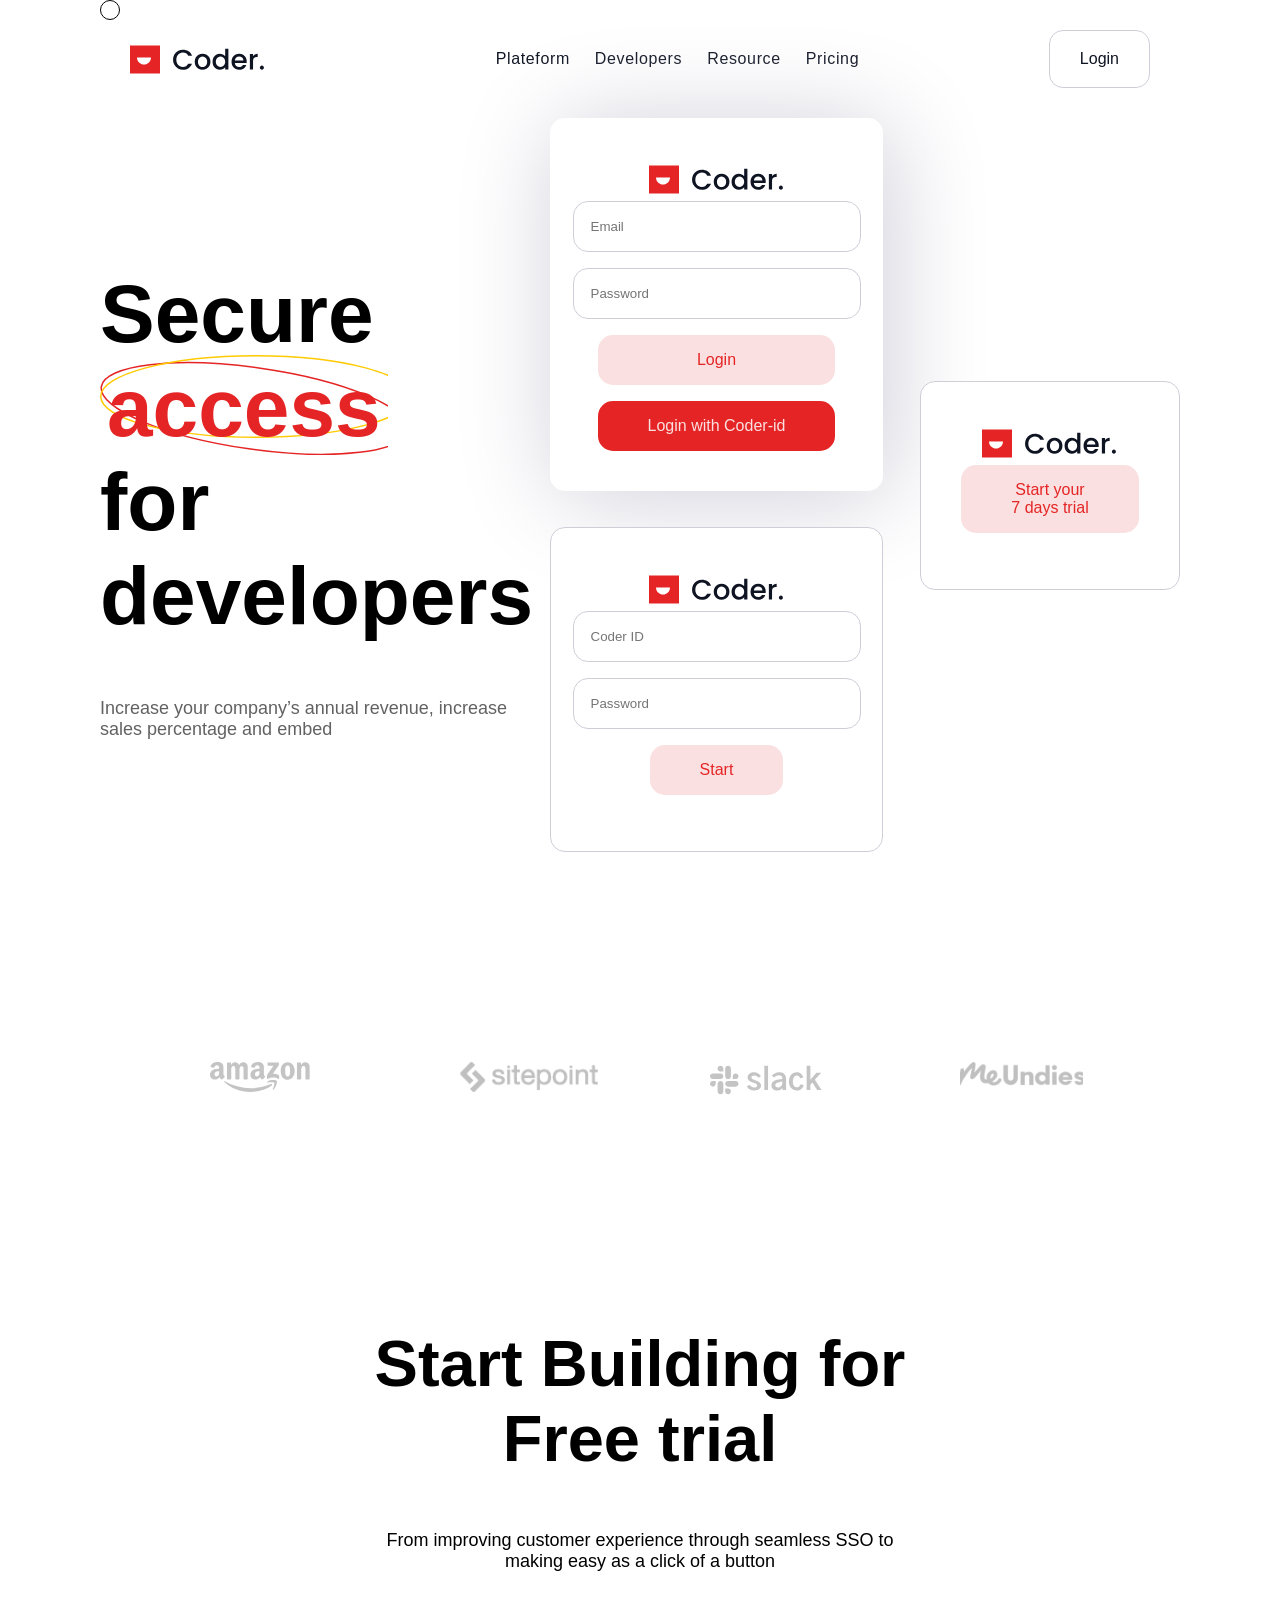
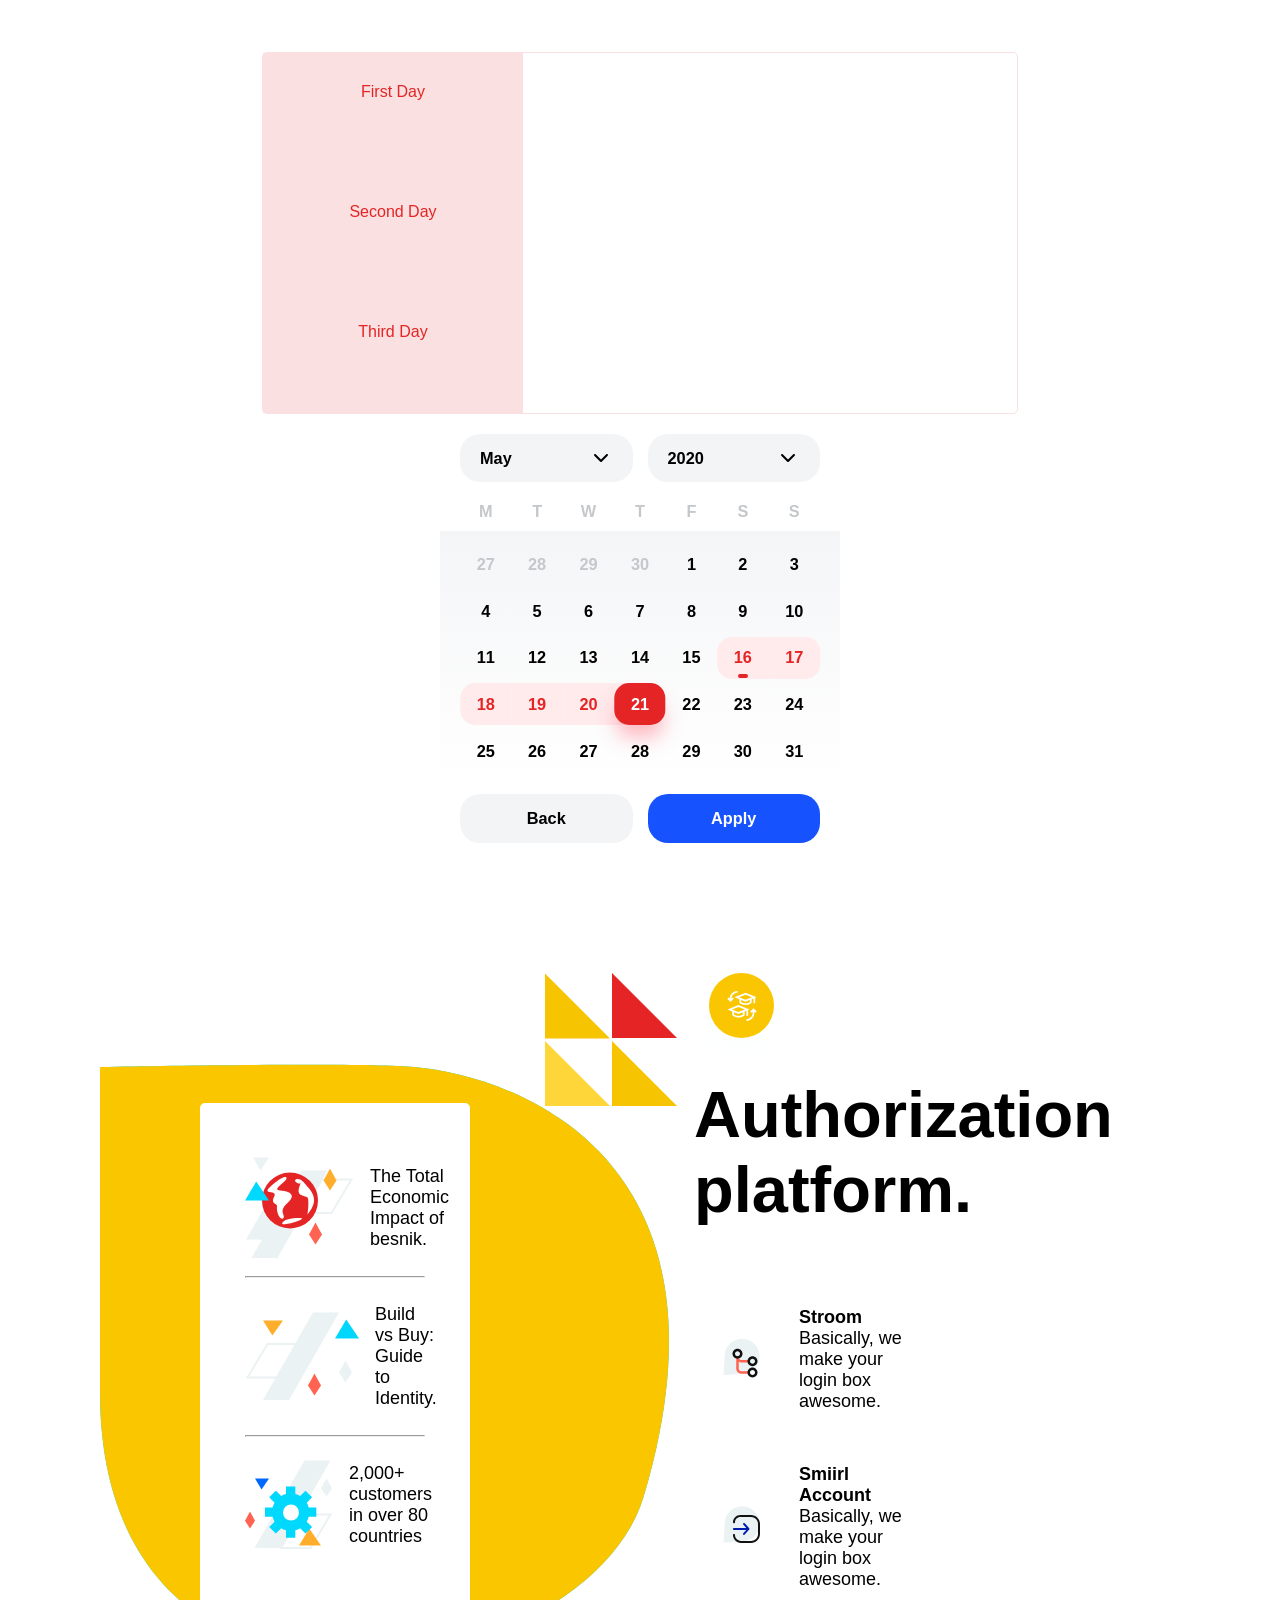
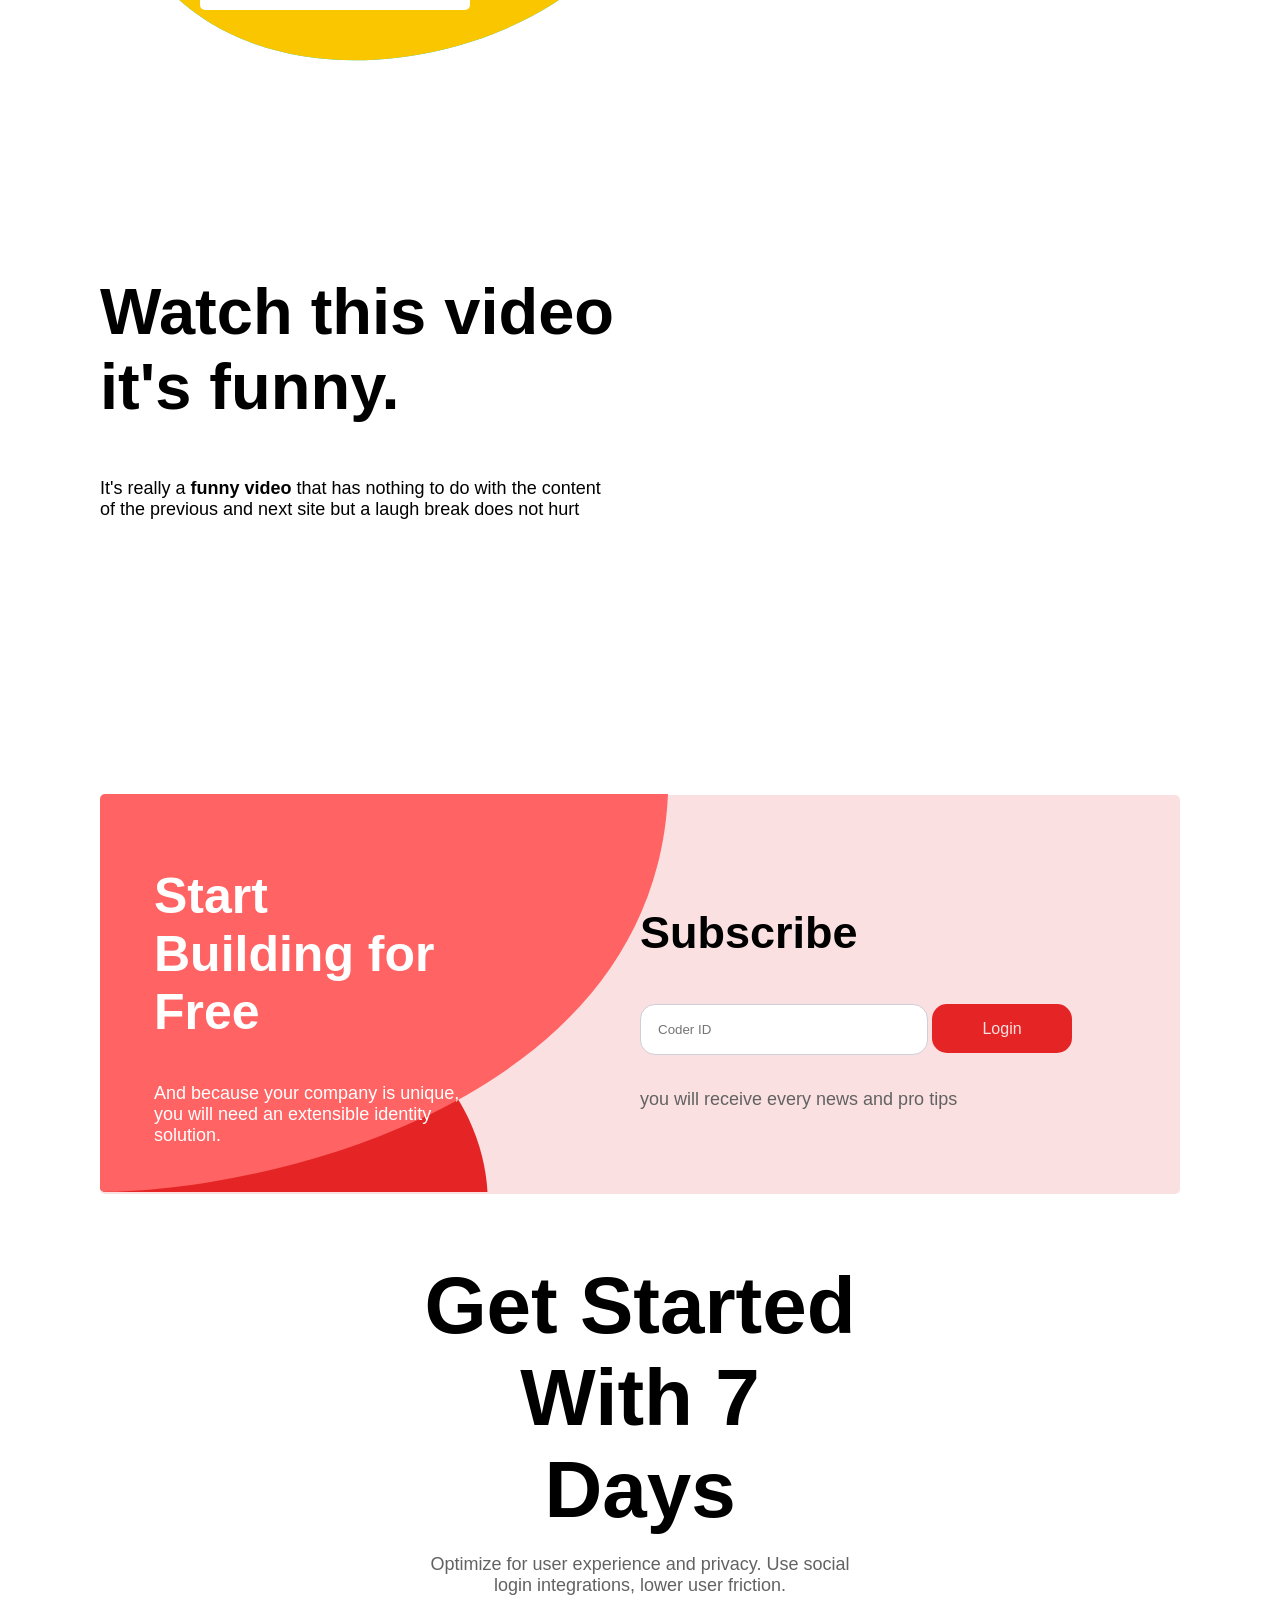
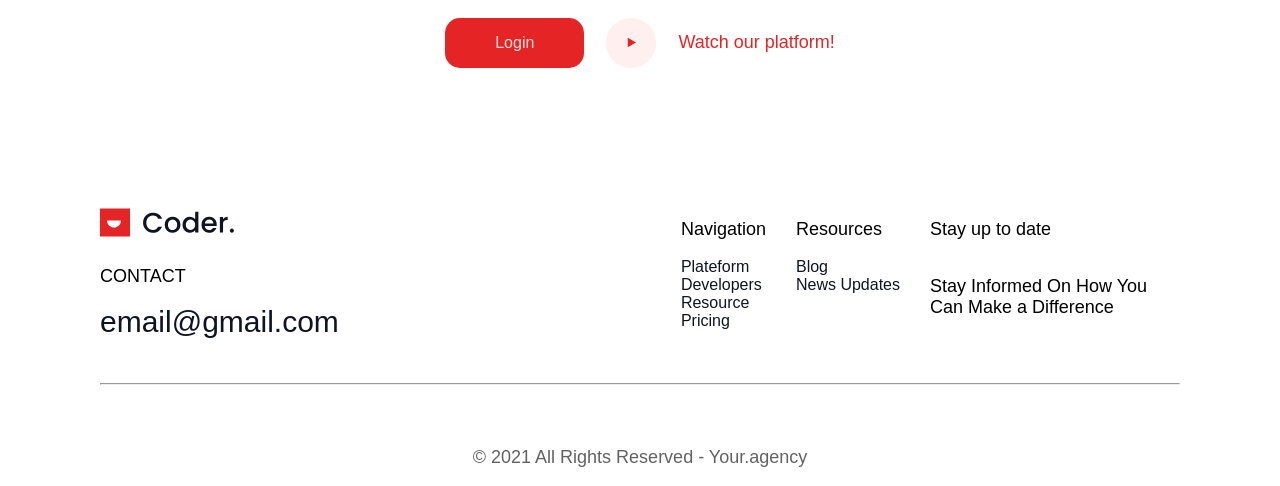
==== commit 40c098bc: "responsive" ====
--- a/root/index.html
+++ b/root/index.html
@@ -47,7 +47,7 @@
           <div class="flex direction-row flex--align-center cards">
 
             <div class="flex direction-columns">
-                <div class="coder-connexion flex direction-columns flex--align-center">
+                <div class="coder-connexion flex direction-columns flex--align-center" style="margin-bottom: 36px;">
                     <img src="assets/Logo.svg" alt="">
                     <div class="coder-input flex direction-columns">
                       <input type="text" class="form-control" name="Email" placeholder="Email" required=""/> 
@@ -59,7 +59,7 @@
                     </div>
                 </div>
     
-                <div class="coder-connexion flex direction-columns flex--align-center">
+                <div class="coder-connexion flex direction-columns flex--align-center" style="box-shadow: none; border: 1px solid #CECED9; background-color: #fff;">
                     <img src="assets/Logo.svg" alt="">
                     <div class="coder-input flex direction-columns">
                       <input type="text" class="form-control" name="Coder ID" placeholder="Coder ID" required=""/> 
@@ -71,7 +71,7 @@
                 </div>
             </div>
 
-            <div class="coder-connexion flex direction-columns flex--align-center" style="height: 40%;">
+            <div class="coder-connexion flex direction-columns flex--align-center" style="height: 40%;width: 260px; box-shadow: none; border: 1px solid #CECED9; background-color: #fff;">
                 <img src="assets/Logo.svg" alt="">
                 <div class="coder-cta flex direction-columns text-align-center">
                     <a href="#">Start your 7 days trial</a>
@@ -90,75 +90,75 @@
         <div class="logo-slider">
             <div class="logo-slide-track">
                 <div class="slide">
-                    <img src="/assets/Logo/amazon.svg" alt="" />
-                </div>
-                <div class="slide">
-                    <img src="/assets/Logo/sitepoint.svg" alt="" />
-                </div>
-                <div class="slide">
-                    <img src="/assets/Logo/slack.svg" alt="" />
-                </div>
-                <div class="slide">
-                    <img src="/assets/Logo/undies.svg" alt="" />
-                </div>
-                <div class="slide">
-                    <img src="/assets/Logo/woocomerce.svg" alt="" />
+                    <img src="assets/Logo/amazon.svg" alt="" />
+                </div>
+                <div class="slide">
+                    <img src="assets/Logo/sitepoint.svg" alt="" />
+                </div>
+                <div class="slide">
+                    <img src="assets/Logo/slack.svg" alt="" />
+                </div>
+                <div class="slide">
+                    <img src="assets/Logo/undies.svg" alt="" />
+                </div>
+                <div class="slide">
+                    <img src="assets/Logo/woocomerce.svg" alt="" />
                 </div><div class="slide">
-                    <img src="/assets/Logo/amazon.svg" alt="" />
-                </div>
-                <div class="slide">
-                    <img src="/assets/Logo/sitepoint.svg" alt="" />
-                </div>
-                <div class="slide">
-                    <img src="/assets/Logo/slack.svg" alt="" />
-                </div>
-                <div class="slide">
-                    <img src="/assets/Logo/undies.svg" alt="" />
-                </div>
-                <div class="slide">
-                    <img src="/assets/Logo/woocomerce.svg" alt="" />
+                    <img src="assets/Logo/amazon.svg" alt="" />
+                </div>
+                <div class="slide">
+                    <img src="assets/Logo/sitepoint.svg" alt="" />
+                </div>
+                <div class="slide">
+                    <img src="assets/Logo/slack.svg" alt="" />
+                </div>
+                <div class="slide">
+                    <img src="assets/Logo/undies.svg" alt="" />
+                </div>
+                <div class="slide">
+                    <img src="assets/Logo/woocomerce.svg" alt="" />
                 </div><div class="slide">
-                    <img src="/assets/Logo/amazon.svg" alt="" />
-                </div>
-                <div class="slide">
-                    <img src="/assets/Logo/sitepoint.svg" alt="" />
-                </div>
-                <div class="slide">
-                    <img src="/assets/Logo/slack.svg" alt="" />
-                </div>
-                <div class="slide">
-                    <img src="/assets/Logo/undies.svg" alt="" />
-                </div>
-                <div class="slide">
-                    <img src="/assets/Logo/woocomerce.svg" alt="" />
+                    <img src="assets/Logo/amazon.svg" alt="" />
+                </div>
+                <div class="slide">
+                    <img src="assets/Logo/sitepoint.svg" alt="" />
+                </div>
+                <div class="slide">
+                    <img src="assets/Logo/slack.svg" alt="" />
+                </div>
+                <div class="slide">
+                    <img src="assets/Logo/undies.svg" alt="" />
+                </div>
+                <div class="slide">
+                    <img src="assets/Logo/woocomerce.svg" alt="" />
                 </div><div class="slide">
-                    <img src="/assets/Logo/amazon.svg" alt="" />
-                </div>
-                <div class="slide">
-                    <img src="/assets/Logo/sitepoint.svg" alt="" />
-                </div>
-                <div class="slide">
-                    <img src="/assets/Logo/slack.svg" alt="" />
-                </div>
-                <div class="slide">
-                    <img src="/assets/Logo/undies.svg" alt="" />
-                </div>
-                <div class="slide">
-                    <img src="/assets/Logo/woocomerce.svg" alt="" />
+                    <img src="assets/Logo/amazon.svg" alt="" />
+                </div>
+                <div class="slide">
+                    <img src="assets/Logo/sitepoint.svg" alt="" />
+                </div>
+                <div class="slide">
+                    <img src="assets/Logo/slack.svg" alt="" />
+                </div>
+                <div class="slide">
+                    <img src="assets/Logo/undies.svg" alt="" />
+                </div>
+                <div class="slide">
+                    <img src="assets/Logo/woocomerce.svg" alt="" />
                 </div><div class="slide">
-                    <img src="/assets/Logo/amazon.svg" alt="" />
-                </div>
-                <div class="slide">
-                    <img src="/assets/Logo/sitepoint.svg" alt="" />
-                </div>
-                <div class="slide">
-                    <img src="/assets/Logo/slack.svg" alt="" />
-                </div>
-                <div class="slide">
-                    <img src="/assets/Logo/undies.svg" alt="" />
-                </div>
-                <div class="slide">
-                    <img src="/assets/Logo/woocomerce.svg" alt="" />
+                    <img src="assets/Logo/amazon.svg" alt="" />
+                </div>
+                <div class="slide">
+                    <img src="assets/Logo/sitepoint.svg" alt="" />
+                </div>
+                <div class="slide">
+                    <img src="assets/Logo/slack.svg" alt="" />
+                </div>
+                <div class="slide">
+                    <img src="assets/Logo/undies.svg" alt="" />
+                </div>
+                <div class="slide">
+                    <img src="assets/Logo/woocomerce.svg" alt="" />
                 </div>
             </div>
         </div>
@@ -441,21 +441,21 @@
             </div>
 
             <div class="authorizationImgBack">
-                <img src="/assets/bg-autho.svg" alt="">
+                <img src="assets/bg-autho.svg" alt="">
             </div>
 
             <div class="authoLeft">
-                <img src="/assets/Icon-switch.svg" alt="">
+                <img src="assets/Icon-switch.svg" alt="">
                 <h2 style="margin-top: 0;">Authorization platform.</h2>
                 <div class="flex flex-direction-row align-items-center">
-                    <img src="/assets/Icon-stroom.svg" alt="">
+                    <img src="assets/Icon-stroom.svg" alt="">
                     <p>
                         <strong>Stroom</strong>
                         Basically, we make your login box awesome.
                     </p>
                 </div>
                 <div class="flex flex-direction-row align-items-center">
-                    <img src="/assets/Icon-smiirl.svg" alt="">
+                    <img src="assets/Icon-smiirl.svg" alt="">
                     <p>
                         <strong>Smiirl Account</strong>
                         Basically, we make your login box awesome.
@@ -467,21 +467,16 @@
 
       <!-- video -->
 
-      <section class="flex flex--align-center" style="margin-top: 230px;">
-
-      <div style="width: 50%;">
-        <h2 style="margin-top: 0;">Authorization platform.</h2>
+      <section class="flex flex--align-center video" style="margin-top: 230px;">
+
+      <div style="width: 50%;" class="firstVideo">
+        <h2 style="margin-top: 0;">Watch this video it's funny.</h2>
         <p>
-          <strong>Stroom</strong>
-          Basically, we make your login box awesome.
-      </p>
-      <p>
-        <strong>Smiirl Account</strong>
-        Basically, we make your login box awesome.
+          It's really a <strong>funny video</strong> that has nothing to do with the content of the previous and next site but a laugh break does not hurt
     </p>
       </div>
 
-      <div>
+      <div class="videoIframe">
         <iframe width="560" height="315" src="https://www.youtube.com/embed/RYjfe8OSRFw?controls=0" title="YouTube video player" frameborder="0" allow="accelerometer; autoplay; clipboard-write; encrypted-media; gyroscope; picture-in-picture" allowfullscreen></iframe>
       </div>
       </section>
@@ -511,7 +506,7 @@
           </div>
         </div>
         <div class="subscrideBack">
-          <img src="/assets/bg-subscribe.svg" alt="">
+          <img src="assets/bg-subscribe.svg" alt="">
         </div>
       </section>
 
@@ -532,7 +527,7 @@
         <div class="flex flex--align-center text-justify-center">
           <a href="#">Login</a>
           <div class="flex flex--align-center">
-            <img  style="margin:0 22px;" src="/assets/play.svg" alt="">
+            <img  style="margin:0 22px;" src="assets/play.svg" alt="">
             <p style="color: #E52525;">
               Watch our platform!
             </p>
@@ -543,7 +538,7 @@
       <footer class="flex direction-row flex--justify-between">
         <div>
           <div>
-            <img src="/assets/Logo.svg" alt="">
+            <img src="assets/Logo.svg" alt="">
           </div>
           <div>
             <p>CONTACT</p>
--- a/root/styles/styles.css
+++ b/root/styles/styles.css
@@ -589,13 +589,32 @@
     border: 0;
   }
 
+  .video {
+    -ms-flex-wrap: wrap;
+        flex-wrap: wrap;
+    margin-top: 560px !important;
+  }
+  .video iframe {
+    width: 100%;
+  }
+  .video .videoIframe {
+    width: 100%;
+  }
+
   .Authorization {
-    margin-top: 360px;
+    margin-top: 0px !important;
   }
 
   .Authorization .authoLeft {
     margin-left: 0;
     top: 520px;
+  }
+  .Authorization .authoLeft div {
+    width: 100%;
+  }
+
+  .firstVideo {
+    width: 100% !important;
   }
 
   .plateform {
@@ -609,7 +628,7 @@
   }
 
   .subscribe {
-    margin-top: 570px;
+    margin-top: 80px;
     height: 729px;
     -ms-flex-wrap: wrap;
         flex-wrap: wrap;
@@ -663,6 +682,10 @@
 
   header h1 {
     font-size: 75px;
+  }
+
+  .calendar {
+    margin-top: 360px;
   }
 }
 .calendar {
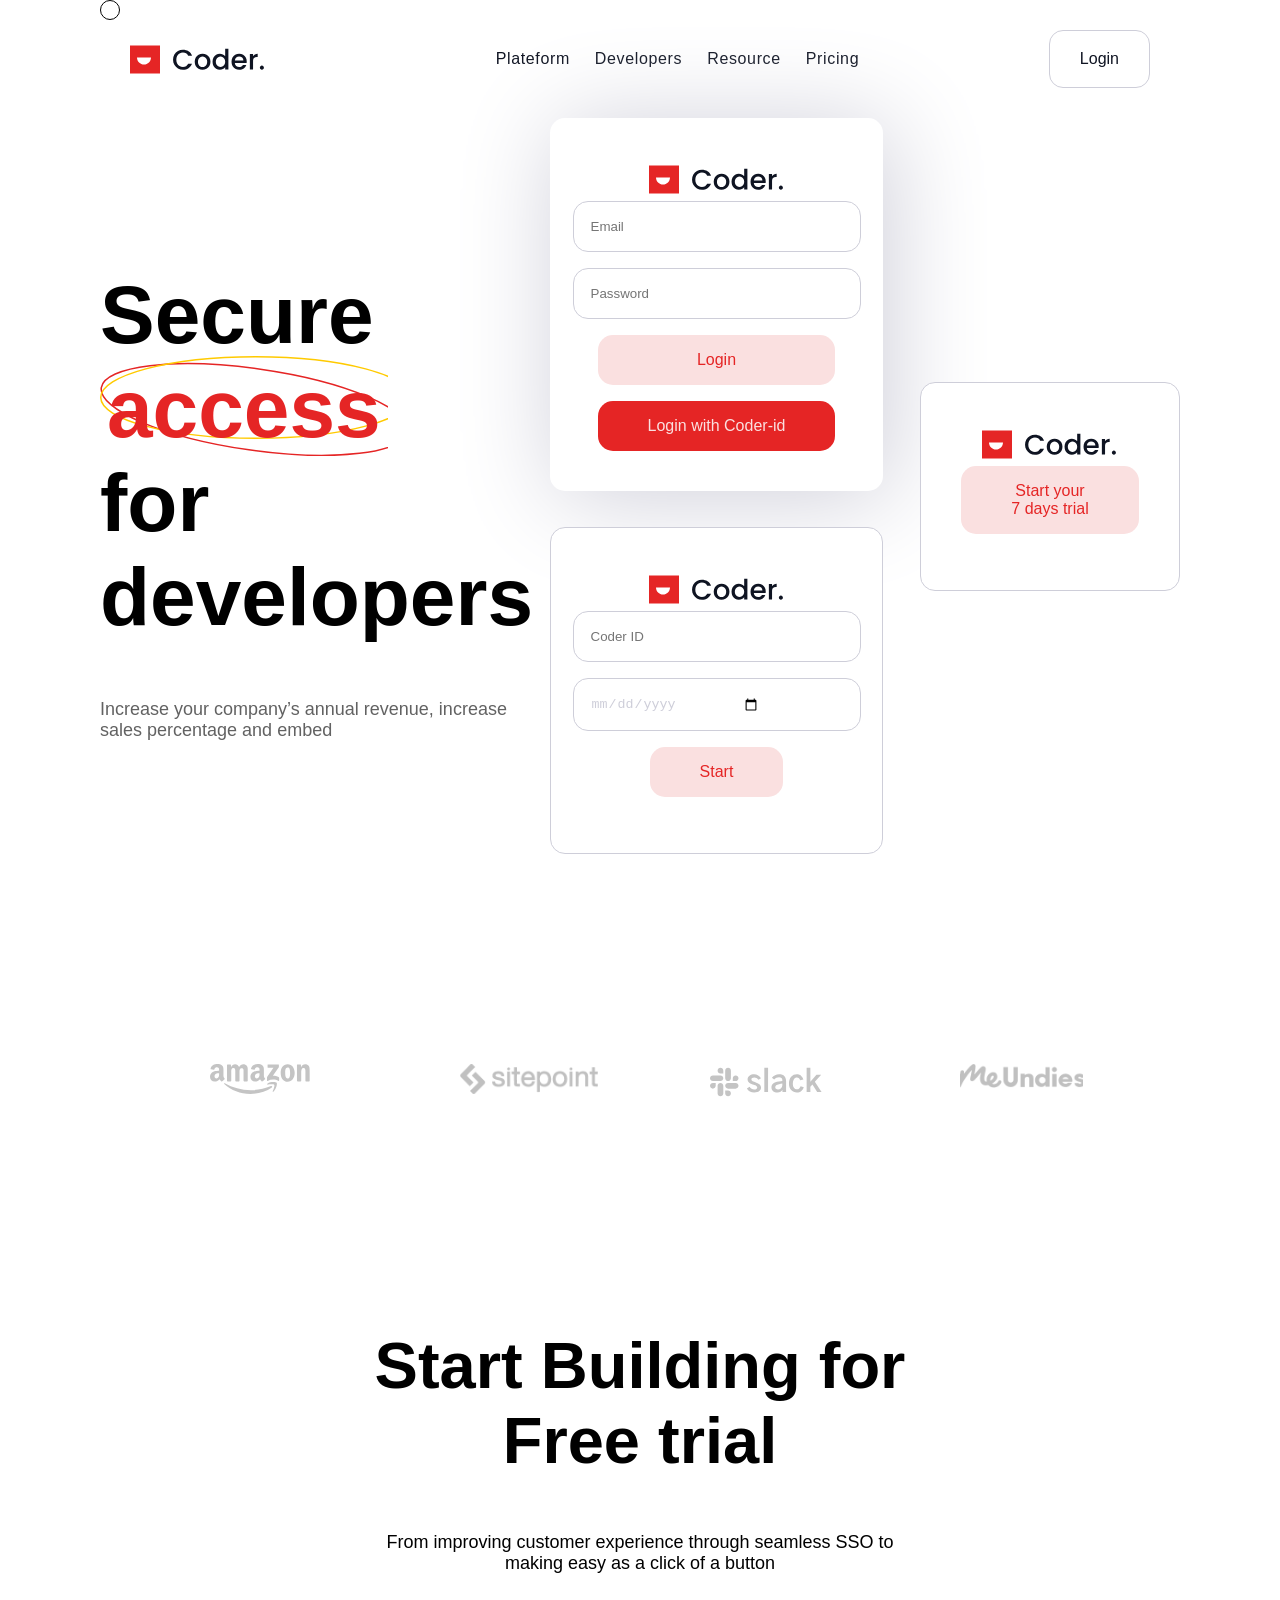
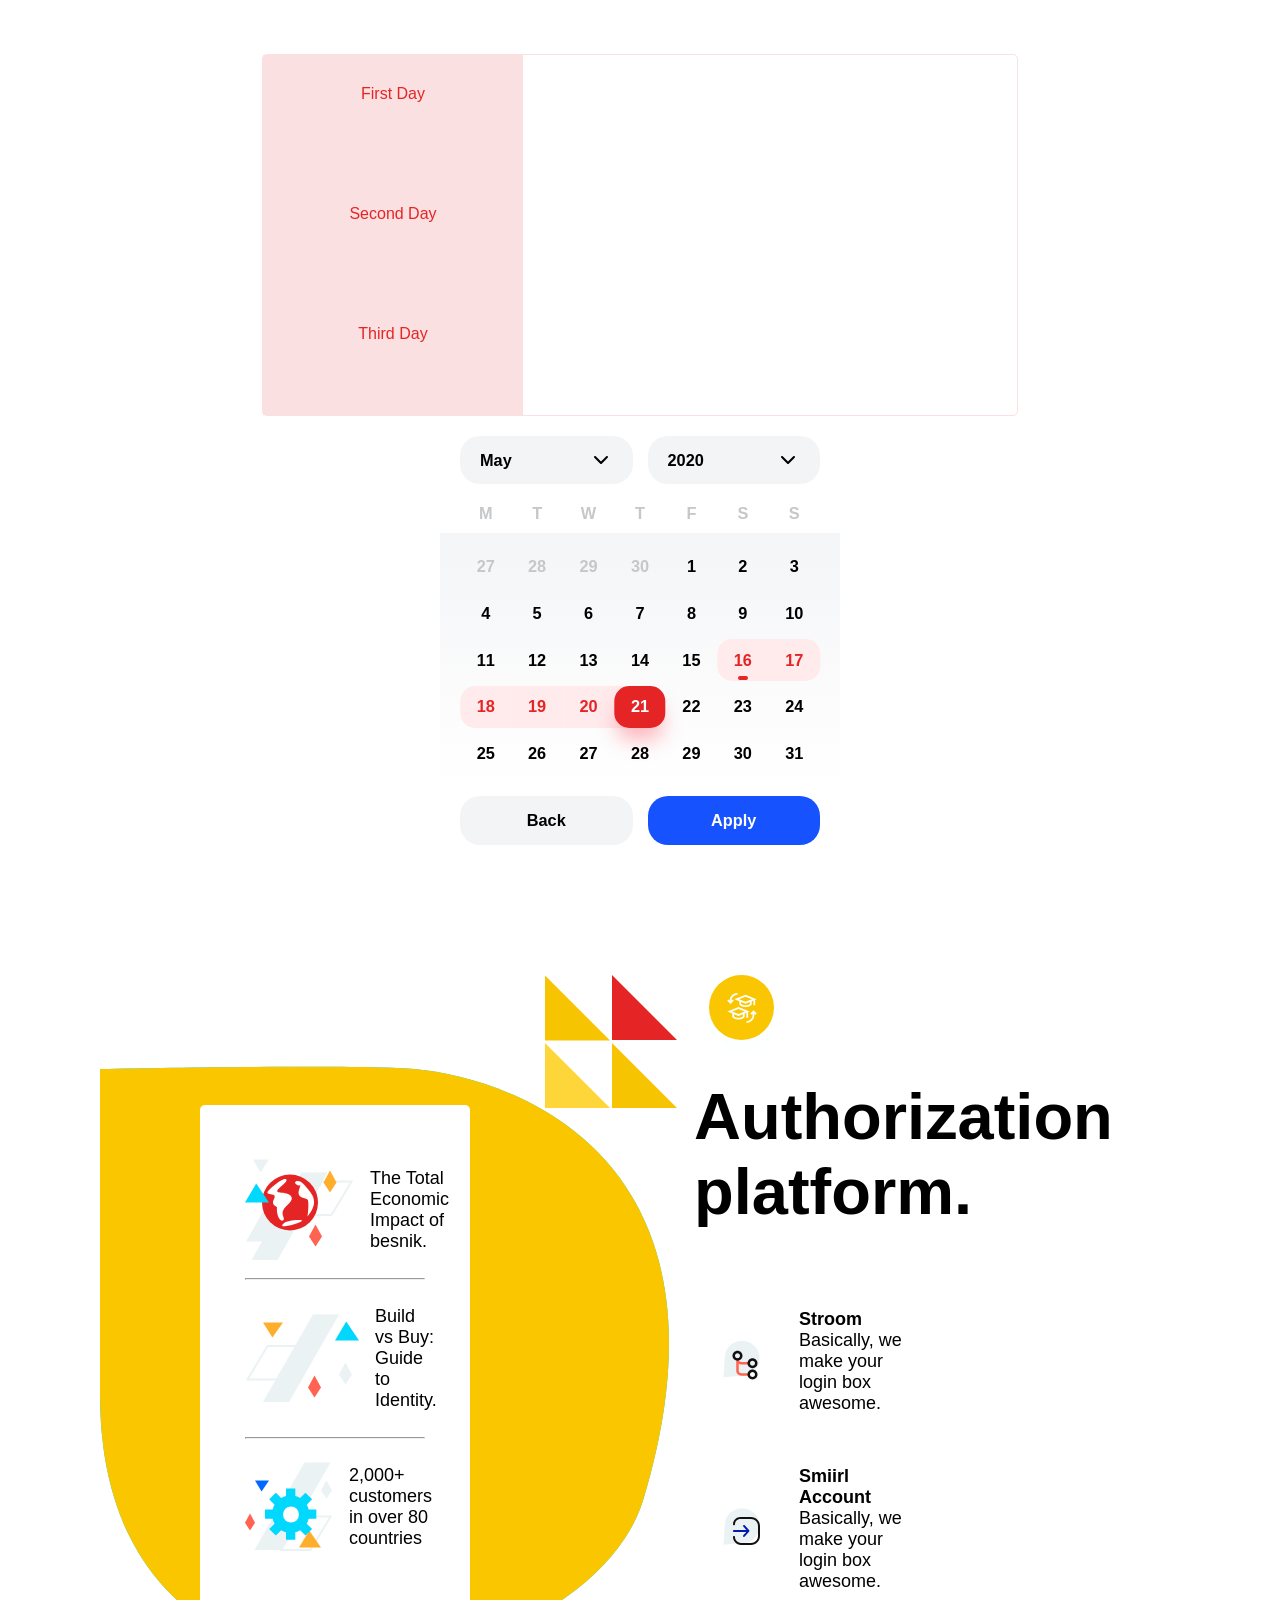
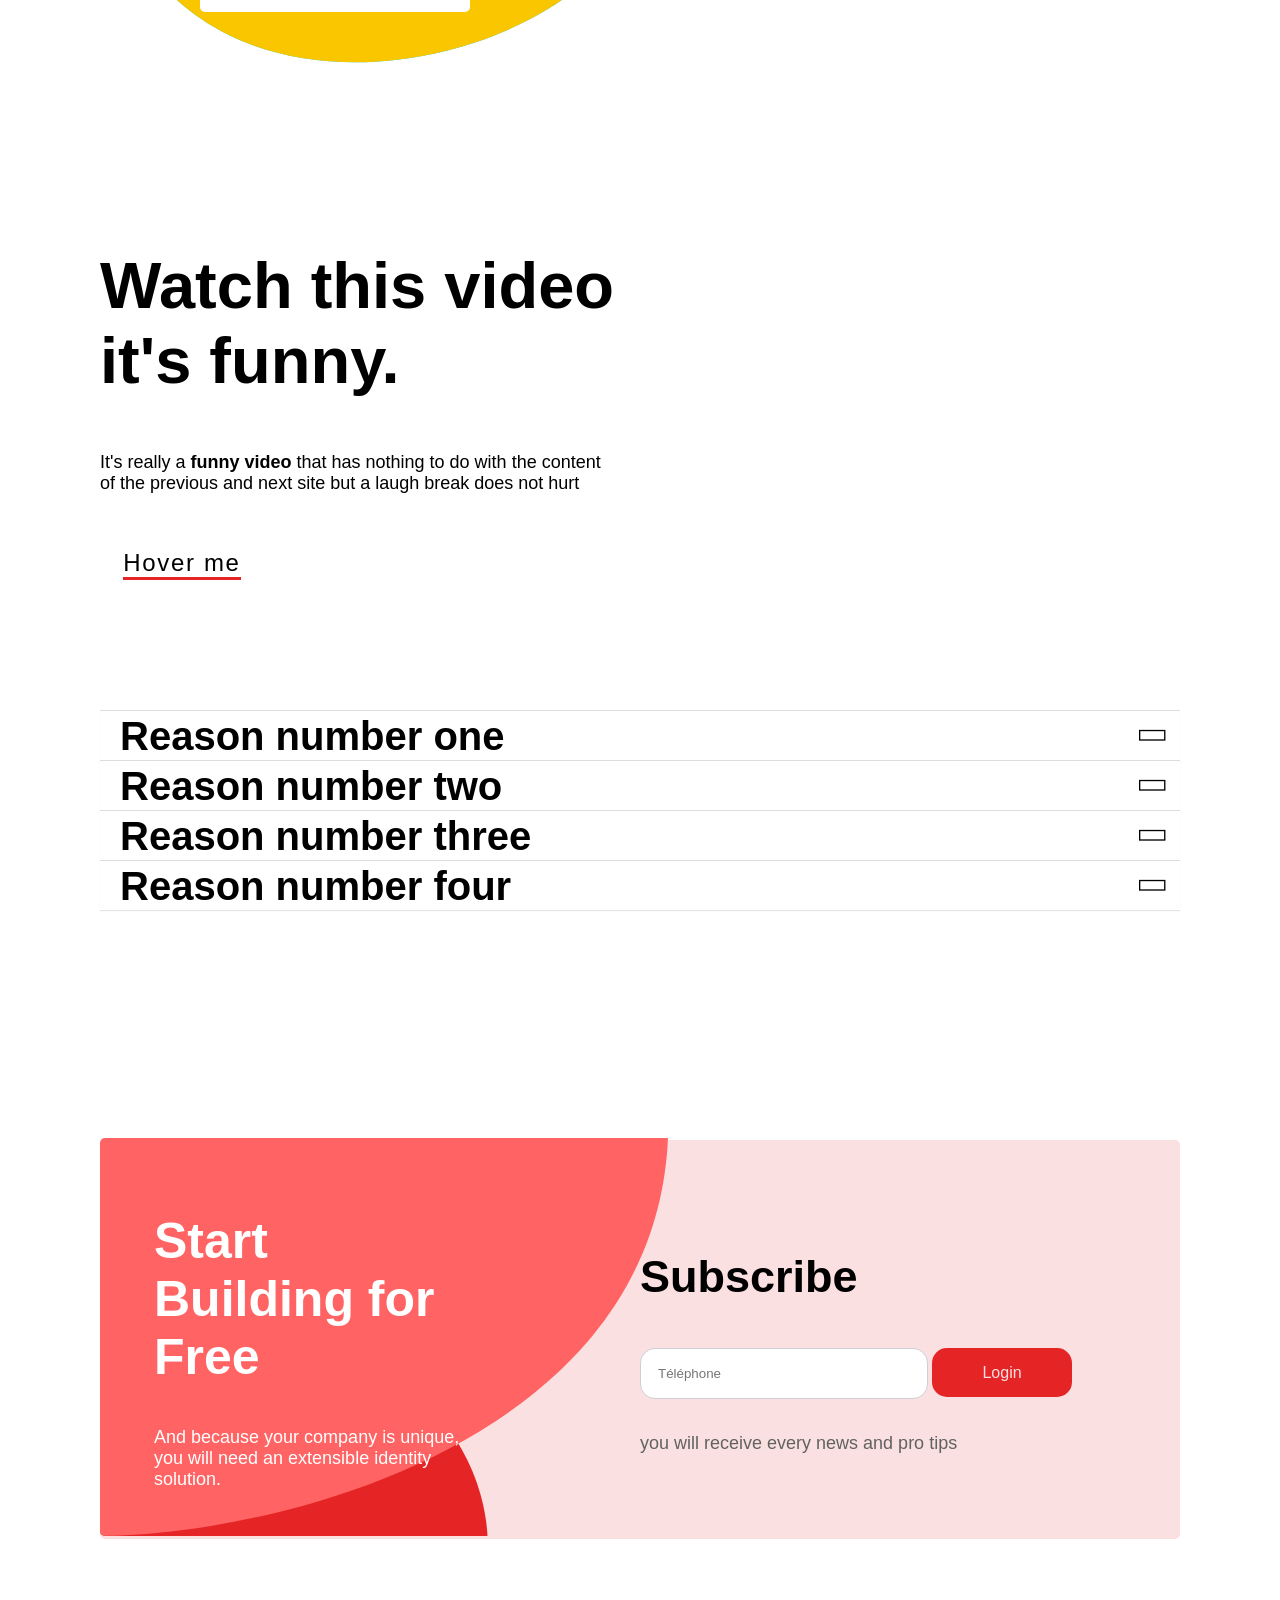
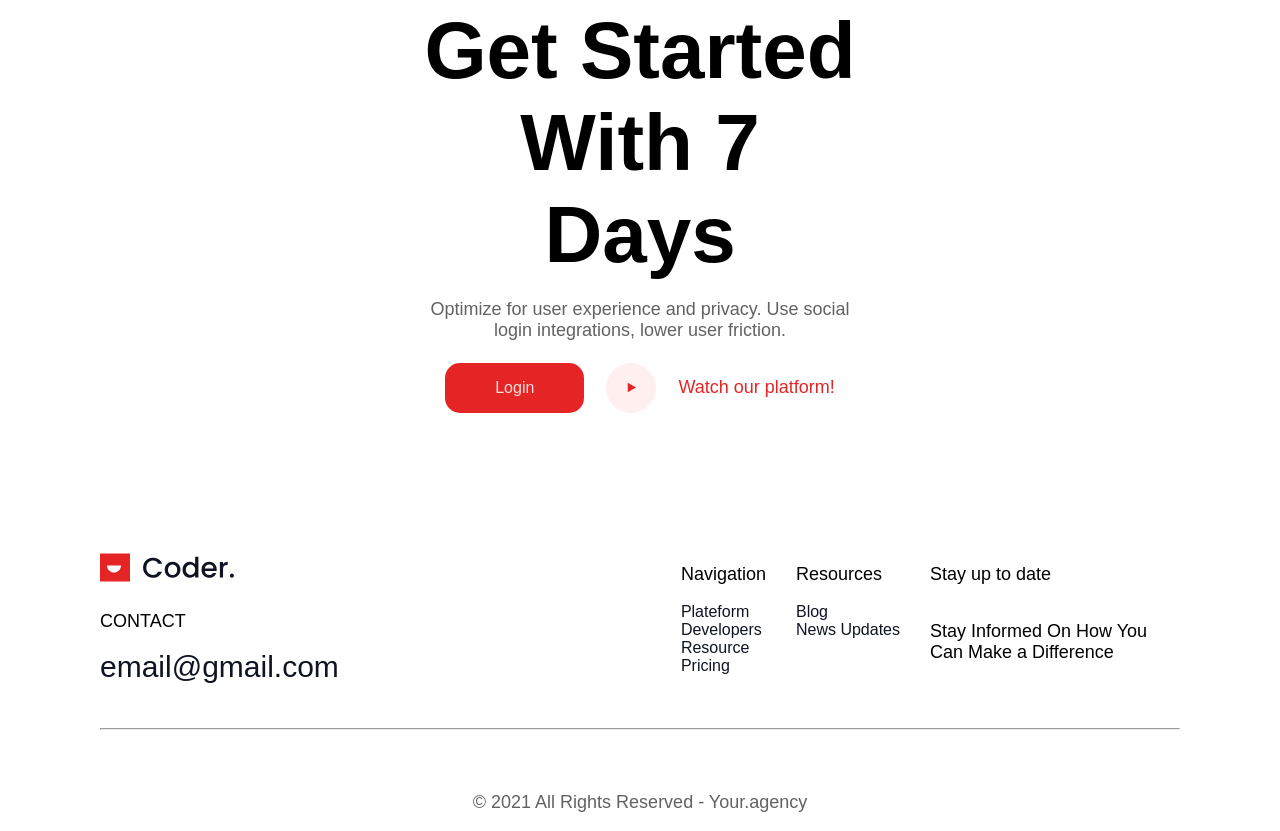
==== commit 39f2c618: "add  input - accordeon -" ====
--- a/root/index.html
+++ b/root/index.html
@@ -18,7 +18,9 @@
         <div class="nav-container flex flex--justify-between flex--align-center ">
             <img src="assets/Logo.svg" alt="">
           <ul>
-            <li><a href="#">Plateform</a></li>
+            <li><a href="#">Plateform</a>
+            </li>
+
             <li><a href="#">Developers</a></li>
             <li><a href="#">Resource</a></li>
             <li><a href="#">Pricing</a></li>
@@ -62,8 +64,8 @@
                 <div class="coder-connexion flex direction-columns flex--align-center" style="box-shadow: none; border: 1px solid #CECED9; background-color: #fff;">
                     <img src="assets/Logo.svg" alt="">
                     <div class="coder-input flex direction-columns">
-                      <input type="text" class="form-control" name="Coder ID" placeholder="Coder ID" required=""/> 
-                      <input type="password" class="form-control" name="Password" placeholder="Password" required=""/> 
+                      <input type="number" class="form-control" name="Coder ID" placeholder="Coder ID" required=""/> 
+                      <input type="date" class="form-control" name="Password" placeholder="Password" required=""/> 
                     </div>
                     <div class="coder-cta flex direction-columns text-align-center">
                         <a href="#">Start</a>
@@ -474,12 +476,65 @@
         <p>
           It's really a <strong>funny video</strong> that has nothing to do with the content of the previous and next site but a laugh break does not hurt
     </p>
+
+    <div class="animate-svg">
+      <a>
+        <span class="text">Hover me</span>
+        <span class="line -right"></span>
+        <span class="line -top"></span>
+        <span class="line -left"></span>
+        <span class="line -bottom"></span>
+      </a>
+    </div>
       </div>
 
       <div class="videoIframe">
         <iframe width="560" height="315" src="https://www.youtube.com/embed/RYjfe8OSRFw?controls=0" title="YouTube video player" frameborder="0" allow="accelerometer; autoplay; clipboard-write; encrypted-media; gyroscope; picture-in-picture" allowfullscreen></iframe>
       </div>
       </section>
+
+
+      <!-- Accordion -->
+
+      <div class="accordion accordionFirst">
+        <input id="toggle1" type="radio" class="accordion-toggle" name="toggle" />
+        <label for="toggle1">Reason number one</label>
+        <section>
+          <p>
+            Stroom Basically, we make your login box awesome.           
+          </p>
+        </section>
+      </div>
+      
+      <div class="accordion">
+        <input id="toggle2" type="radio" class="accordion-toggle" name="toggle" />
+        <label for="toggle2">Reason number two</label>
+        <section>
+          <p>
+            Smiirl Account Basically, we make your login box awesome. 
+          </p>
+        </section>
+      </div>
+      
+      <div class="accordion">
+        <input id="toggle3" type="radio" class="accordion-toggle" name="toggle" />
+        <label for="toggle3">Reason number three</label>
+        <section>
+          <p>
+            Build vs Buy: Guide to Identity          
+          </p>
+        </section>
+      </div>
+      
+      <div class="accordion">
+        <input id="toggle4" type="radio" class="accordion-toggle" name="toggle" />
+        <label for="toggle4">Reason number four</label>
+        <section>
+          <p>
+            2,000+ customers in over 80 countries 
+          </p>
+        </section>
+      </div>
 
 
       <!-- Subscribe -->
@@ -498,7 +553,7 @@
             Subscribe
           </h3>
           <div>
-            <input type="text" class="form-control" name="Coder ID" placeholder="Coder ID" required=""/> 
+            <input type="tel" class="form-control" name="Téléphone" placeholder="Téléphone" required=""/> 
             <a class="cta" href="#">Login</a>
           <p>
             you will receive every news and pro tips
--- a/root/styles/styles.css
+++ b/root/styles/styles.css
@@ -1,3 +1,4 @@
+@charset "UTF-8";
 h2 {
   font-size: 65px;
 }
@@ -544,150 +545,6 @@
   text-align: center;
 }
 
-@media screen and (max-width: 640px) {
-  body {
-    margin: 0 10px;
-  }
-
-  header {
-    -ms-flex-wrap: wrap;
-        flex-wrap: wrap;
-  }
-  header .cards {
-    -ms-flex-wrap: wrap;
-        flex-wrap: wrap;
-    -webkit-box-pack: center;
-        -ms-flex-pack: center;
-            justify-content: center;
-  }
-  header .coder-connexion {
-    -webkit-box-shadow: none;
-            box-shadow: none;
-  }
-
-  .startBulding {
-    width: 100%;
-  }
-
-  .section #one {
-    top: 100%;
-    left: 0%;
-  }
-
-  .section #deux {
-    top: 100%;
-    left: 0%;
-  }
-
-  .section #trois {
-    top: 100%;
-    left: 0%;
-  }
-
-  .horaires {
-    width: 90%;
-    border: 0;
-  }
-
-  .video {
-    -ms-flex-wrap: wrap;
-        flex-wrap: wrap;
-    margin-top: 560px !important;
-  }
-  .video iframe {
-    width: 100%;
-  }
-  .video .videoIframe {
-    width: 100%;
-  }
-
-  .Authorization {
-    margin-top: 0px !important;
-  }
-
-  .Authorization .authoLeft {
-    margin-left: 0;
-    top: 520px;
-  }
-  .Authorization .authoLeft div {
-    width: 100%;
-  }
-
-  .firstVideo {
-    width: 100% !important;
-  }
-
-  .plateform {
-    width: 75%;
-    left: 0px;
-    top: 100px;
-  }
-
-  .authorizationImgBack img {
-    width: 100%;
-  }
-
-  .subscribe {
-    margin-top: 80px;
-    height: 729px;
-    -ms-flex-wrap: wrap;
-        flex-wrap: wrap;
-  }
-
-  .subscrideBack {
-    top: 0;
-  }
-  .subscrideBack img {
-    width: 100%;
-  }
-
-  .subscribe .subscrideLeft {
-    width: 90%;
-  }
-  .subscribe .subscrideLeft p {
-    color: black;
-  }
-
-  .Sevendays h2 {
-    width: 100% !important;
-    font-size: 70px;
-  }
-  .Sevendays p {
-    width: 100% !important;
-  }
-
-  footer {
-    -ms-flex-wrap: wrap;
-        flex-wrap: wrap;
-  }
-  footer .footerNavigation {
-    -ms-flex-wrap: wrap;
-        flex-wrap: wrap;
-  }
-
-  .nav-container img {
-    display: none;
-  }
-  .nav-container .cta-nav {
-    display: none;
-  }
-
-  header .ellipse-red {
-    background-image: none;
-  }
-
-  header .ellipse-yellow {
-    background-image: none;
-  }
-
-  header h1 {
-    font-size: 75px;
-  }
-
-  .calendar {
-    margin-top: 360px;
-  }
-}
 .calendar {
   margin-left: auto;
   margin-right: auto;
@@ -874,4 +731,369 @@
   background-size: 24px;
   background-repeat: no-repeat;
   background-position: calc(100% - var(--side-padding)) center;
+}
+
+.animate-svg a {
+  color: black;
+  padding: 0.7em calc(0.7em * 1.2);
+  display: inline-block;
+  border: 3px solid transparent;
+  position: relative;
+  font-size: 1.5em;
+  cursor: pointer;
+  letter-spacing: 0.07em;
+}
+.animate-svg a .text {
+  -webkit-transform: translate3d(0, 0.7em, 0);
+          transform: translate3d(0, 0.7em, 0);
+  display: block;
+  -webkit-transition: -webkit-transform 0.4s cubic-bezier(0.2, 0, 0, 1) 0.4s;
+  transition: -webkit-transform 0.4s cubic-bezier(0.2, 0, 0, 1) 0.4s;
+  transition: transform 0.4s cubic-bezier(0.2, 0, 0, 1) 0.4s;
+  transition: transform 0.4s cubic-bezier(0.2, 0, 0, 1) 0.4s, -webkit-transform 0.4s cubic-bezier(0.2, 0, 0, 1) 0.4s;
+}
+.animate-svg a:after {
+  position: absolute;
+  content: "";
+  bottom: -3px;
+  left: calc(0.7em * 1.2);
+  right: calc(0.7em * 1.2);
+  height: 3px;
+  background: #E52525;
+  -webkit-transition: right 0.2s cubic-bezier(0.04, 0.48, 0, 1) 0.6s, left 0.4s cubic-bezier(0.04, 0.48, 0, 1) 0.6s, -webkit-transform 0.8s cubic-bezier(1, 0, 0.37, 1) 0.2s;
+  transition: right 0.2s cubic-bezier(0.04, 0.48, 0, 1) 0.6s, left 0.4s cubic-bezier(0.04, 0.48, 0, 1) 0.6s, -webkit-transform 0.8s cubic-bezier(1, 0, 0.37, 1) 0.2s;
+  transition: transform 0.8s cubic-bezier(1, 0, 0.37, 1) 0.2s, right 0.2s cubic-bezier(0.04, 0.48, 0, 1) 0.6s, left 0.4s cubic-bezier(0.04, 0.48, 0, 1) 0.6s;
+  transition: transform 0.8s cubic-bezier(1, 0, 0.37, 1) 0.2s, right 0.2s cubic-bezier(0.04, 0.48, 0, 1) 0.6s, left 0.4s cubic-bezier(0.04, 0.48, 0, 1) 0.6s, -webkit-transform 0.8s cubic-bezier(1, 0, 0.37, 1) 0.2s;
+  -webkit-transform-origin: left;
+          transform-origin: left;
+}
+.animate-svg .line {
+  position: absolute;
+  background: #E52525;
+}
+.animate-svg .line.-right, .animate-svg .line.-left {
+  width: 3px;
+  bottom: -3px;
+  top: -3px;
+  -webkit-transform: scale3d(1, 0, 1);
+          transform: scale3d(1, 0, 1);
+}
+.animate-svg .line.-top, .animate-svg .line.-bottom {
+  height: 3px;
+  left: -3px;
+  right: -3px;
+  -webkit-transform: scale3d(0, 1, 1);
+          transform: scale3d(0, 1, 1);
+}
+.animate-svg .line.-right {
+  right: -3px;
+  -webkit-transition: -webkit-transform 0.1s cubic-bezier(1, 0, 0.65, 1.01) 0.23s;
+  transition: -webkit-transform 0.1s cubic-bezier(1, 0, 0.65, 1.01) 0.23s;
+  transition: transform 0.1s cubic-bezier(1, 0, 0.65, 1.01) 0.23s;
+  transition: transform 0.1s cubic-bezier(1, 0, 0.65, 1.01) 0.23s, -webkit-transform 0.1s cubic-bezier(1, 0, 0.65, 1.01) 0.23s;
+  -webkit-transform-origin: top;
+          transform-origin: top;
+}
+.animate-svg .line.-top {
+  top: -3px;
+  -webkit-transition: -webkit-transform 0.08s linear 0.43s;
+  transition: -webkit-transform 0.08s linear 0.43s;
+  transition: transform 0.08s linear 0.43s;
+  transition: transform 0.08s linear 0.43s, -webkit-transform 0.08s linear 0.43s;
+  -webkit-transform-origin: left;
+          transform-origin: left;
+}
+.animate-svg .line.-left {
+  left: -3px;
+  -webkit-transition: -webkit-transform 0.08s linear 0.51s;
+  transition: -webkit-transform 0.08s linear 0.51s;
+  transition: transform 0.08s linear 0.51s;
+  transition: transform 0.08s linear 0.51s, -webkit-transform 0.08s linear 0.51s;
+  -webkit-transform-origin: bottom;
+          transform-origin: bottom;
+}
+.animate-svg .line.-bottom {
+  bottom: -3px;
+  -webkit-transition: -webkit-transform 0.3s cubic-bezier(1, 0, 0.65, 1.01);
+  transition: -webkit-transform 0.3s cubic-bezier(1, 0, 0.65, 1.01);
+  transition: transform 0.3s cubic-bezier(1, 0, 0.65, 1.01);
+  transition: transform 0.3s cubic-bezier(1, 0, 0.65, 1.01), -webkit-transform 0.3s cubic-bezier(1, 0, 0.65, 1.01);
+  -webkit-transform-origin: right;
+          transform-origin: right;
+}
+.animate-svg a:hover .text,
+.animate-svg a:active .text {
+  -webkit-transform: translate3d(0, 0, 0);
+          transform: translate3d(0, 0, 0);
+  -webkit-transition: -webkit-transform 0.6s cubic-bezier(0.2, 0, 0, 1) 0.4s;
+  transition: -webkit-transform 0.6s cubic-bezier(0.2, 0, 0, 1) 0.4s;
+  transition: transform 0.6s cubic-bezier(0.2, 0, 0, 1) 0.4s;
+  transition: transform 0.6s cubic-bezier(0.2, 0, 0, 1) 0.4s, -webkit-transform 0.6s cubic-bezier(0.2, 0, 0, 1) 0.4s;
+}
+.animate-svg a:hover:after,
+.animate-svg a:active:after {
+  -webkit-transform: scale3d(0, 1, 1);
+          transform: scale3d(0, 1, 1);
+  right: -3px;
+  left: -3px;
+  -webkit-transform-origin: right;
+          transform-origin: right;
+  -webkit-transition: right 0.2s cubic-bezier(1, 0, 0.65, 1.01), left 0s 0.3s, -webkit-transform 0.2s cubic-bezier(1, 0, 0.65, 1.01) 0.17s;
+  transition: right 0.2s cubic-bezier(1, 0, 0.65, 1.01), left 0s 0.3s, -webkit-transform 0.2s cubic-bezier(1, 0, 0.65, 1.01) 0.17s;
+  transition: transform 0.2s cubic-bezier(1, 0, 0.65, 1.01) 0.17s, right 0.2s cubic-bezier(1, 0, 0.65, 1.01), left 0s 0.3s;
+  transition: transform 0.2s cubic-bezier(1, 0, 0.65, 1.01) 0.17s, right 0.2s cubic-bezier(1, 0, 0.65, 1.01), left 0s 0.3s, -webkit-transform 0.2s cubic-bezier(1, 0, 0.65, 1.01) 0.17s;
+}
+.animate-svg a:hover .line,
+.animate-svg a:active .line {
+  -webkit-transform: scale3d(1, 1, 1);
+          transform: scale3d(1, 1, 1);
+}
+.animate-svg a:hover .line.-right,
+.animate-svg a:active .line.-right {
+  -webkit-transition: -webkit-transform 0.1s cubic-bezier(1, 0, 0.65, 1.01) 0.2s;
+  transition: -webkit-transform 0.1s cubic-bezier(1, 0, 0.65, 1.01) 0.2s;
+  transition: transform 0.1s cubic-bezier(1, 0, 0.65, 1.01) 0.2s;
+  transition: transform 0.1s cubic-bezier(1, 0, 0.65, 1.01) 0.2s, -webkit-transform 0.1s cubic-bezier(1, 0, 0.65, 1.01) 0.2s;
+  -webkit-transform-origin: bottom;
+          transform-origin: bottom;
+}
+.animate-svg a:hover .line.-top,
+.animate-svg a:active .line.-top {
+  -webkit-transition: -webkit-transform 0.08s linear 0.4s;
+  transition: -webkit-transform 0.08s linear 0.4s;
+  transition: transform 0.08s linear 0.4s;
+  transition: transform 0.08s linear 0.4s, -webkit-transform 0.08s linear 0.4s;
+  -webkit-transform-origin: right;
+          transform-origin: right;
+}
+.animate-svg a:hover .line.-left,
+.animate-svg a:active .line.-left {
+  -webkit-transition: -webkit-transform 0.08s linear 0.48s;
+  transition: -webkit-transform 0.08s linear 0.48s;
+  transition: transform 0.08s linear 0.48s;
+  transition: transform 0.08s linear 0.48s, -webkit-transform 0.08s linear 0.48s;
+  -webkit-transform-origin: top;
+          transform-origin: top;
+}
+.animate-svg a:hover .line.-bottom,
+.animate-svg a:active .line.-bottom {
+  -webkit-transition: -webkit-transform 0.5s cubic-bezier(0, 0.53, 0.29, 1) 0.56s;
+  transition: -webkit-transform 0.5s cubic-bezier(0, 0.53, 0.29, 1) 0.56s;
+  transition: transform 0.5s cubic-bezier(0, 0.53, 0.29, 1) 0.56s;
+  transition: transform 0.5s cubic-bezier(0, 0.53, 0.29, 1) 0.56s, -webkit-transform 0.5s cubic-bezier(0, 0.53, 0.29, 1) 0.56s;
+  -webkit-transform-origin: left;
+          transform-origin: left;
+}
+
+.accordionFirst {
+  margin-top: 130px;
+}
+
+.accordion {
+  -webkit-transform: translateZ(0);
+          transform: translateZ(0);
+  -webkit-box-shadow: 0 1px 1px rgba(0, 0, 0, 0.1);
+          box-shadow: 0 1px 1px rgba(0, 0, 0, 0.1);
+  background: #fff;
+}
+
+.accordion > .accordion-toggle {
+  position: absolute;
+  opacity: 0;
+  display: none;
+}
+
+.accordion > label {
+  position: relative;
+  display: block;
+  height: 50px;
+  line-height: 50px;
+  padding: 0 20px;
+  font-size: 40px;
+  font-weight: 700;
+  border-top: 1px solid #ddd;
+  background: #fff;
+  cursor: pointer;
+}
+
+.accordion > label:after {
+  content: "";
+  position: absolute;
+  top: 0px;
+  right: 20px;
+  font-family: fontawesome;
+  -webkit-transform: rotate(90deg);
+          transform: rotate(90deg);
+  -webkit-transition: 0.3s -webkit-transform;
+  transition: 0.3s -webkit-transform;
+  transition: 0.3s transform;
+  transition: 0.3s transform, 0.3s -webkit-transform;
+}
+
+.accordion > section {
+  height: 0;
+  -webkit-transition: 0.3s all;
+  transition: 0.3s all;
+  overflow: hidden;
+}
+
+.accordion > .accordion-toggle:checked ~ label:after {
+  -webkit-transform: rotate(0deg);
+          transform: rotate(0deg);
+}
+
+.accordion > .accordion-toggle:checked ~ section {
+  height: 200px;
+}
+
+.accordion > section p {
+  margin: 15px 0;
+  padding: 0 20px;
+  font-size: 12px;
+  line-height: 1.5;
+}
+
+@media screen and (max-width: 640px) {
+  body {
+    margin: 0 10px;
+  }
+
+  header {
+    -ms-flex-wrap: wrap;
+        flex-wrap: wrap;
+  }
+  header .cards {
+    -ms-flex-wrap: wrap;
+        flex-wrap: wrap;
+    -webkit-box-pack: center;
+        -ms-flex-pack: center;
+            justify-content: center;
+  }
+  header .coder-connexion {
+    -webkit-box-shadow: none;
+            box-shadow: none;
+  }
+
+  .startBulding {
+    width: 100%;
+  }
+
+  .section #one {
+    top: 100%;
+    left: 0%;
+  }
+
+  .section #deux {
+    top: 100%;
+    left: 0%;
+  }
+
+  .section #trois {
+    top: 100%;
+    left: 0%;
+  }
+
+  .horaires {
+    width: 90%;
+    border: 0;
+  }
+
+  .video {
+    -ms-flex-wrap: wrap;
+        flex-wrap: wrap;
+    margin-top: 560px !important;
+  }
+  .video iframe {
+    width: 100%;
+  }
+  .video .videoIframe {
+    width: 100%;
+  }
+
+  .Authorization {
+    margin-top: 0px !important;
+  }
+
+  .Authorization .authoLeft {
+    margin-left: 0;
+    top: 520px;
+  }
+  .Authorization .authoLeft div {
+    width: 100%;
+  }
+
+  .firstVideo {
+    width: 100% !important;
+  }
+
+  .plateform {
+    width: 75%;
+    left: 0px;
+    top: 100px;
+  }
+
+  .authorizationImgBack img {
+    width: 100%;
+  }
+
+  .subscribe {
+    margin-top: 80px;
+    height: 729px;
+    -ms-flex-wrap: wrap;
+        flex-wrap: wrap;
+  }
+
+  .subscrideBack {
+    top: 0;
+  }
+  .subscrideBack img {
+    width: 100%;
+  }
+
+  .subscribe .subscrideLeft {
+    width: 90%;
+  }
+  .subscribe .subscrideLeft p {
+    color: black;
+  }
+
+  .Sevendays h2 {
+    width: 100% !important;
+    font-size: 70px;
+  }
+  .Sevendays p {
+    width: 100% !important;
+  }
+
+  footer {
+    -ms-flex-wrap: wrap;
+        flex-wrap: wrap;
+  }
+  footer .footerNavigation {
+    -ms-flex-wrap: wrap;
+        flex-wrap: wrap;
+  }
+
+  .nav-container img {
+    display: none;
+  }
+  .nav-container .cta-nav {
+    display: none;
+  }
+
+  header .ellipse-red {
+    background-image: none;
+  }
+
+  header .ellipse-yellow {
+    background-image: none;
+  }
+
+  header h1 {
+    font-size: 75px;
+  }
+
+  .calendar {
+    margin-top: 360px;
+  }
 }
